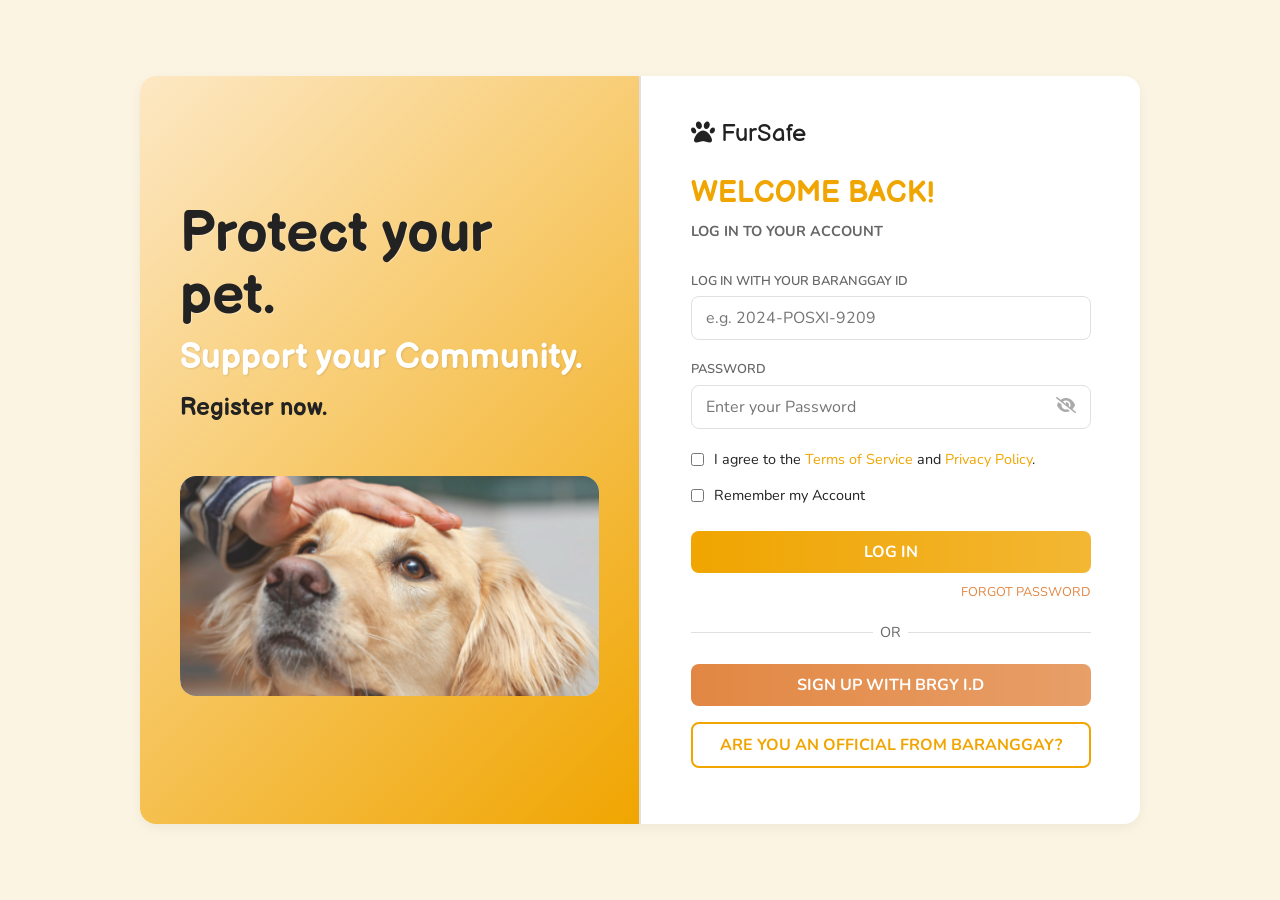
==== index.html @ fb416578 "About us Image" ====
<!DOCTYPE html>
<html lang="en">
<head>
    <meta charset="UTF-8">
    <meta name="viewport" content="width=device-width, initial-scale=1.0">
    <title>FurSafe</title>
    <link rel="stylesheet" href="style.css">
    <!-- Leaflet CSS for OpenFreeMap -->
    <link rel="stylesheet" href="https://unpkg.com/leaflet@1.9.4/dist/leaflet.css" integrity="sha256-p4NxAoJBhIIN+hmNHrzRCf9tD/miZyoHS5obTRR9BMY=" crossorigin=""/>
    <!-- FontAwesome -->
    <link rel="stylesheet" href="https://cdnjs.cloudflare.com/ajax/libs/font-awesome/6.4.0/css/all.min.css">
    <!-- Supabase CDN -->
    <script src="https://cdn.jsdelivr.net/npm/@supabase/supabase-js@2"></script>
</head>
<body>

    <!-- ======================= LOGIN PAGE ======================= -->
    <section id="login-page" class="app-page active">
        <div class="login-container">
            <div class="login-layout">
                <div class="login-left">
                    <h1>Protect your pet.</h1>
                    <h2>Support your Community.</h2>
                    <h3>Register now.</h3>
                    
                    <!-- EDIT HERE: Put the actual pet image inside here -->
                   <div class="login-image-placeholder">
                    <img src="bgimages/Frame 6.png" alt="Pet Image">
                </div>
                </div> <!-- ← CLOSE .login-left HERE -->

                <div class="login-divider"></div>

                <div class="login-right">
                    <div class="login-card">
                        <div class="login-logo">
                            <i class="fa-solid fa-paw"></i> FurSafe
                        </div>
                        <h2 class="welcome-text">WELCOME BACK!</h2>
                        <p class="welcome-subtext">LOG IN TO YOUR ACCOUNT</p>

                        <form id="loginForm">
                            <div id="loginFields">
                                <div class="form-group">
                                    <label for="brgyId">LOG IN WITH YOUR BARANGGAY ID</label>
                                    <input type="text" id="brgyId" placeholder="e.g. 2024-POSXI-9209" required>
                                    <div class="error-message" id="brgyIdError">Invalid format. Only letters, numbers, and hyphens allowed.</div>
                                </div>

                                <div class="form-group">
                                    <label for="password">PASSWORD</label>
                                    <div style="position: relative;">
                                        <input type="password" id="password" placeholder="Enter your Password" required>
                                        <i class="fa-solid fa-eye-slash" id="togglePassword" style="position: absolute; right: 15px; top: 12px; color: #aaa; cursor: pointer; z-index: 2; font-size: 1rem; min-width: 18px; min-height: 18px; display: block;"></i>
                                    </div>
                                </div>

                                <div class="checkbox-group">
                                    <input type="checkbox" id="termsCheck" required>
                                    <label for="termsCheck" style="font-weight: normal; margin:0;">I agree to the <a id="termsLink" href="#">Terms of Service</a> and <a id="privacyLink" href="#">Privacy Policy</a>.</label>
                                </div>
                                <div class="checkbox-group">
                                    <input type="checkbox" id="rememberMe">
                                    <label for="rememberMe" style="font-weight: normal; margin:0;">Remember my Account</label>
                                </div>

                                <button type="submit" class="btn btn-primary btn-block mt-3" id="loginSubmitBtn">LOG IN</button>
                                <a href="#" class="forgot-password" id="forgotPasswordLink" onclick="document.getElementById('forgotPasswordModal').classList.add('active'); event.preventDefault(); return false;">FORGOT PASSWORD</a>
                                
                                <div class="or-divider">OR</div>

                                <button type="button" class="btn btn-secondary btn-block mb-2" id="showSignUpBtn">SIGN UP WITH BRGY I.D</button>
                                <button type="button" class="btn btn-outline btn-block mb-2" id="adminToggleBtn">ARE YOU AN OFFICIAL FROM BARANGGAY?</button>
                            </div>

                            <div id="signUpFields" style="display: none;">
                                <div class="form-group">
                                    <label>FIRST NAME</label>
                                    <input type="text" id="signupFirstName" class="no-digits" required>
                                </div>
                                <div class="form-group">
                                    <label>LAST NAME</label>
                                    <input type="text" id="signupLastName" class="no-digits" required>
                                </div>
                                <div class="form-group">
                                    <label>EMAIL ADDRESS</label>
                                    <input type="email" id="signupEmail" required>
                                    <div class="error-message" id="emailError">Invalid email. Please use @gmail.com, @yahoo.com, or @outlook.com.</div>
                                </div>
                                <div class="form-group">
                                    <label>BARANGGAY ID</label>
                                    <input type="text" id="signupBrgyId" placeholder="e.g. 2024-POSXI-9209" required>
                                    <div class="error-message" id="signupBrgyIdError">Invalid format. e.g. 2024-POSXI-9209</div>
                                </div>
                                <button type="button" class="btn btn-primary btn-block mt-3" id="signUpSubmitBtn">SIGN UP</button>
                                <button type="button" class="btn btn-outline btn-block mt-2" id="backToLoginBtn">BACK TO LOGIN</button>
                            </div>

                            <!-- ADMIN LOGIN FIELDS (hidden by default) -->
                            <div id="adminLoginFields" style="display: none;">
                                <div class="admin-login-badge">
                                    <i class="fa-solid fa-shield-halved"></i>
                                    <span>ADMIN ACCESS</span>
                                </div>
                                <div class="form-group">
                                    <label for="adminId">ADMIN ID</label>
                                    <input type="text" id="adminId" placeholder="e.g. ADMIN-BRGY21-001" required>
                                </div>
                                <div class="form-group">
                                    <label for="adminPassword">PASSWORD</label>
                                    <div style="position: relative;">
                                        <input type="password" id="adminPassword" placeholder="Enter admin password" required>
                                        <i class="fa-solid fa-eye-slash" id="toggleAdminPassword" style="position: absolute; right: 15px; top: 12px; color: #aaa; cursor: pointer; z-index: 2;"></i>
                                    </div>
                                </div>
                                <button type="button" class="btn btn-primary btn-block mt-3" id="adminLoginSubmitBtn">SIGN IN AS ADMIN</button>
                                <button type="button" class="btn btn-outline btn-block mt-2" id="backFromAdminBtn">BACK TO USER LOGIN</button>
                            </div>
                        </form>
                    </div>
                </div>
            </div>
        </div>
    </section>


    <!-- ======================= MAIN APP ======================= -->
    <section id="app-container" class="app-page">
        <div class="container">
            <!-- GLOBAL NAVBAR -->
                <nav class="navbar">
                <div class="logo">
                    <i class="fa-solid fa-paw"></i> FurSafe
                </div>
                <div class="nav-links">
                    <a href="#" class="nav-link active" data-route="home"><i class="fa-solid fa-house"></i> HOME</a>
                    <a href="#" class="nav-link" data-route="register"><i class="fa-solid fa-pen-nib"></i> REGISTER</a>
                    <a href="#" class="nav-link" data-route="services"><i class="fa-solid fa-list-ul"></i> SERVICES</a>
                    <a href="#" class="nav-link" data-route="community"><i class="fa-solid fa-users"></i> COMMUNITY</a>
                </div>
                <div class="nav-actions">
                    <a href="#" class="icon-btn" data-route="about"><i class="fa-solid fa-question"></i></a>
                    <button class="icon-btn" id="notificationBtn"><i class="fa-solid fa-bell"></i></button>
                    <a href="#" class="icon-btn" data-route="settings"><i class="fa-solid fa-gear"></i></a>
                    <a href="#" class="icon-btn" data-route="profile"><i class="fa-solid fa-paw"></i></a>
                    <button class="icon-btn signout-btn" id="signOutBtn" title="Sign Out"><i class="fa-solid fa-right-from-bracket"></i></button>
                    
                    <div class="notification-dropdown" id="notificationDropdown">
                        <div class="notif-header">Notifications</div>
                        <div class="notif-item">
                            <i class="fa-solid fa-shield-halved"></i>
                            <div>
                                <strong>Login Activity Alert</strong>
                                <p>New sign-in detected on a Windows device.</p>
                                <small>Just now</small>
                            </div>
                        </div>
                    </div>
                </div>
            </nav>


            <!-- ----- HOME VIEW ----- -->
            <div id="home-view" class="view-section active">
                <div class="home-grid">
                    <div class="card" style="position: relative;">
                        <div id="homePrevPetBtn" style="position: absolute; left: 10px; top: 50%; transform: translateY(-50%); font-size: 1.5rem; cursor: pointer; display: none; z-index: 10; padding: 10px;"><i class="fa-solid fa-angle-left"></i></div>
                        <div id="homeNextPetBtn" style="position: absolute; right: 10px; top: 50%; transform: translateY(-50%); font-size: 1.5rem; cursor: pointer; display: none; z-index: 10; padding: 10px;"><i class="fa-solid fa-angle-right"></i></div>
                        <div id="homeNoPets" style="display: none; text-align: center; padding: 40px; margin: 0 20px; background: var(--white); border-radius: var(--border-radius-lg); color: var(--text-light);">
                            <i class="fa-solid fa-paw" style="font-size: 3rem; color: #ddd; margin-bottom: 15px;"></i>
                            <h3 style="color: var(--primary);">No Pets Registered Yet</h3>
                            <p>Go to the Register tab to add your first pet!</p>
                        </div>
                        <div class="pet-card" id="homePetCard" style="margin: 0 20px;">
                            <div style="display: flex; flex-direction: column;">
                                <div class="pet-image-container" id="homePetImageContainer"><span>[Pet Photo]</span></div>
                            </div>
                            <div class="pet-details">
                                <h2 id="homePetName">Pet Name</h2>
                                <div class="pet-info-grid">
                                    <span class="pet-info-label">PET ID NUMBER:</span><span class="pet-info-value" id="homePetId">Sample PET ID</span>
                                    <span class="pet-info-label">BREED:</span><span class="pet-info-value" id="homePetBreed">Pet Breed</span>
                                    <span class="pet-info-label">AGE:</span><span class="pet-info-value" id="homePetBirthday">AGE No.</span>
                                </div>
                                <div class="pet-info-grid" style="margin-top: 15px;">
                                    <span class="pet-info-label">OWNER NAME:</span><span class="pet-info-value" id="homeOwnerName">Pet Owner Name</span>
                                    <span class="pet-info-label">PHONE:</span><span class="pet-info-value" id="homeOwnerPhone">1234-567-8910</span>
                                    <span class="pet-info-label">EMAIL:</span><span class="pet-info-value" id="homeOwnerEmail">sampleemail@gmail.com</span>
                                </div>
                                <div class="pet-stats">
                                    <div>
                                        <span class="pet-info-label text-sm">KG:</span> <span class="stat-value" id="homePetKg">67 kg</span><br>
                                        <span class="pet-info-label text-sm">GENDER:</span> <span class="stat-value" id="homePetGender">FEMALE</span>
                                    </div>
                                    <div>
                                        <span class="pet-info-label text-sm">NEUTERED:</span> <span class="stat-value active" id="homeNeuteredYes">YES</span> / <span class="stat-value" id="homeNeuteredNo">NO</span><br>
                                        <span class="pet-info-label text-sm">VACCINATED:</span> <span class="stat-value active" id="homeVacYes">YES</span> / <span class="stat-value" id="homeVacNo">NO</span>
                                    </div>
                                </div>
                            </div>
                        </div>
                    </div>

                    <div class="card happening-meow" id="homeAnnouncementsContainer" style="margin-bottom: 20px; border-left: 4px solid var(--primary); padding: 15px;">
                        <h2 style="display:flex; align-items:center; gap:8px; font-size: 1.2rem;"><i class="fa-solid fa-bullhorn" style="color:var(--primary);"></i> ANNOUNCEMENTS</h2>
                        <div id="homeAnnouncementsFeed" style="margin-top: 10px; display: flex; flex-direction: column; gap: 10px;">
                            <p style="font-size: 0.9rem; color: var(--text-light);">Loading announcements...</p>
                        </div>
                    </div>

                    <div class="card happening-meow" style="background: linear-gradient(135deg, #FFF8ED 0%, #FFE8C8 50%, #FFDAA0 100%); overflow: hidden; position: relative;">
                        <h2 style="display:flex; align-items:center; gap:8px;"><i class="fa-solid fa-fire" style="color:#FF6B35;"></i> HAPPENING MEOW <i class="fa-solid fa-paw" style="color: var(--primary); animation: bounce 1s infinite;"></i></h2>
                        <div class="happening-content" style="margin-top: 15px; display: flex; flex-direction: column; gap: 12px;">
                            <div class="happening-item" style="background: linear-gradient(135deg, #ffffff 0%, #FFF3E0 100%); padding: 15px; border-radius: 12px; border-left: 4px solid #FF6B35; box-shadow: 0 2px 8px rgba(0,0,0,0.06); transition: transform 0.2s;">
                                <h3 style="font-size: 1rem; color: #FF6B35; margin-bottom: 5px;"><i class="fa-solid fa-trophy"></i> Pet of the Week</h3>
                                <p style="font-size: 0.9rem;"><i class="fa-solid fa-dog"></i> <strong>Buddy</strong> from Brgy. 21 won the cutest pet award at the FurSafe community meetup last Saturday! Congrats! <i class="fa-solid fa-award"></i></p>
                            </div>
                            <div class="happening-item" style="background: linear-gradient(135deg, #ffffff 0%, #E8F5E9 100%); padding: 15px; border-radius: 12px; border-left: 4px solid #4CAF50; box-shadow: 0 2px 8px rgba(0,0,0,0.06); transition: transform 0.2s;">
                                <h3 style="font-size: 1rem; color: #4CAF50; margin-bottom: 5px;"><i class="fa-solid fa-calendar-star"></i> Upcoming Event</h3>
                                <p style="font-size: 0.9rem;"><i class="fa-solid fa-tent"></i> <strong>Pet Parade 2026</strong> is happening on July 5th at Caloocan City Plaza! Register your fur babies now and join the fun walk. <i class="fa-solid fa-paw"></i></p>
                            </div>
                            <div class="happening-item" style="background: linear-gradient(135deg, #ffffff 0%, #E3F2FD 100%); padding: 15px; border-radius: 12px; border-left: 4px solid #2196F3; box-shadow: 0 2px 8px rgba(0,0,0,0.06); transition: transform 0.2s;">
                                <h3 style="font-size: 1rem; color: #2196F3; margin-bottom: 5px;"><i class="fa-solid fa-lightbulb"></i> Did You Know?</h3>
                                <p style="font-size: 0.9rem;"><i class="fa-solid fa-cat"></i> Cats spend 70% of their lives sleeping! And a group of cats is called a "clowder." Meanwhile, dogs can learn up to 250 words! <i class="fa-solid fa-brain"></i></p>
                            </div>
                            <div class="happening-item" style="background: linear-gradient(135deg, #ffffff 0%, #FCE4EC 100%); padding: 15px; border-radius: 12px; border-left: 4px solid #E91E63; box-shadow: 0 2px 8px rgba(0,0,0,0.06); transition: transform 0.2s;">
                                <h3 style="font-size: 1rem; color: #E91E63; margin-bottom: 5px;"><i class="fa-solid fa-heart-pulse"></i> Health Tip</h3>
                                <p style="font-size: 0.9rem;"><i class="fa-solid fa-syringe"></i> Reminder: Make sure your fur babies are updated with their anti-rabies vaccines! Free vaccination at Brgy. 21 Hall every last Friday of the month. <i class="fa-solid fa-hospital"></i></p>
                            </div>
                            <div class="happening-item" style="background: linear-gradient(135deg, #ffffff 0%, #F3E5F5 100%); padding: 15px; border-radius: 12px; border-left: 4px solid #9C27B0; box-shadow: 0 2px 8px rgba(0,0,0,0.06); transition: transform 0.2s;">
                                <h3 style="font-size: 1rem; color: #9C27B0; margin-bottom: 5px;"><i class="fa-solid fa-ranking-star"></i> Community Spotlight</h3>
                                <p style="font-size: 0.9rem;"><i class="fa-solid fa-star"></i> Shoutout to <strong>Ate Maria</strong> for rescuing and rehoming 5 stray kittens this month! You're a real-life superhero! <i class="fa-solid fa-heart"></i></p>
                            </div>
                        </div>
                    </div>

                    <div class="card">
                        <h2>PET EVENTS</h2>
                        <div class="events-list">
                            <div class="event-item">
                                <div class="event-title">Free anti-rabies vaccine drive</div>
                                <div class="event-desc">June 28, 2026, 8 AM, at the Barangay 21 hall.</div>
                                <a href="#" class="event-link" data-route="services">Learn more.</a>
                            </div>
                            <div class="event-item">
                                <div class="event-title">Free check up for Cats and Dogs</div>
                                <div class="event-desc">June 29, 2026, 8 AM, at the Barangay 21 hall.</div>
                                <a href="#" class="event-link" data-route="services">Learn more.</a>
                            </div>
                        </div>
                    </div>
                </div>
            </div>


            <!-- ----- REGISTER VIEW ----- -->
            <div id="register-view" class="view-section">
                <form id="registrationForm">
                    <div class="register-container">
                        <div class="card form-card">
                            <div class="form-header">
                                <div class="form-header-icon"><i class="fa-regular fa-pen-to-square"></i></div>
                                <div><h2>REGISTRATION PAGE</h2><p>OWNER REGISTRATION FORM</p></div>
                            </div>
                            <div class="section-title">OWNER INFORMATION</div>
                            <div class="form-grid">
                                <div class="form-group"><label>FIRST NAME <span>*</span></label><input type="text" id="ownerFirstName" class="no-digits" maxlength="20" required></div>
                                <div class="form-group"><label>LAST NAME <span>*</span></label><input type="text" id="ownerLastName" class="no-digits" maxlength="20" required></div>
                                <div class="form-group"><label>CONTACT NUMBER <span>*</span></label><input type="text" id="ownerContact" class="only-numbers" required></div>
                                <div class="form-group">
                                    <label>SEX <span>*</span></label>
                                    <div class="checkbox-group-inline" style="flex-wrap: wrap; gap: 10px;">
                                        <label class="checkbox-label"><input type="checkbox" name="ownerSex" value="Male" class="single-checkbox"> MALE</label>
                                        <label class="checkbox-label"><input type="checkbox" name="ownerSex" value="Female" class="single-checkbox"> FEMALE</label>
                                        <label class="checkbox-label"><input type="checkbox" name="ownerSex" value="Prefer not to say" class="single-checkbox"> PREFER NOT TO SAY</label>
                                    </div>
                                </div>
                                <div class="form-group"><label>HOUSE/LOT NUMBER <span>*</span></label><input type="text" id="ownerHouse" class="only-numbers" pattern="[0-9]+" title="Numbers only" required></div>
                                <div class="form-group"><label>STREET NAME <span>*</span></label><input type="text" id="ownerStreet" class="letters-only" required></div>
                                <div class="form-group full-width"><label>SUBDIVISION/VILLAGE</label><input type="text" id="ownerPhase" class="letters-only" maxlength="50"></div>
                                <div class="form-group full-width"><label>EMAIL ADDRESS <span>*</span></label><input type="email" id="ownerEmail" required></div>
                            </div>
                        </div>

                        <div class="divider-vertical"></div>

                        <div class="card form-card">
                            <div class="form-header">
                                <div class="form-header-icon"><i class="fa-solid fa-paw"></i></div>
                                <div><h2>REGISTRATION PAGE</h2><p>PET REGISTRATION FORM</p></div>
                            </div>
                            <div class="form-grid">
                                <div style="grid-column: 1; display: flex; flex-direction: column; gap: 15px;">
                                    <div class="section-title" style="margin-bottom: 0;">PET INFORMATION</div>
                                    <div class="form-group"><label>PET NAME</label><input type="text" id="petName" class="no-digits" maxlength="15"></div>
                                    <div class="form-group">
                                        <label>DATE OF BIRTH</label>
                                        <input type="date" id="petDOB">
                                    </div>
                                </div>
                                <div style="grid-column: 2;">
                                    <label style="font-size: 0.8rem; color: var(--text-light); text-transform: uppercase;">PET PHOTO</label>
                                    <div class="photo-upload" id="petPhotoUploadBox" style="cursor:pointer; height:180px; min-height:180px; position:relative; overflow:hidden;" onclick="document.getElementById('petPhotoInput').click()">
                                        <img id="petPhotoPreview" src="" alt="" style="display:none; width:100%; height:100%; object-fit:cover; border-radius: var(--border-radius-md); position:absolute; top:0; left:0; z-index:1;">
                                        <i class="fa-solid fa-image" id="petPhotoIcon"></i>
                                        <div style="font-size: 0.7rem;" id="petPhotoLabel">UPLOAD PHOTO</div>
                                        <div style="font-size: 0.6rem; color: #999;" id="petPhotoHint">PNG, JPG UP TO 5MB</div>
                                        <input type="file" style="display:none;" id="petPhotoInput" accept="image/png, image/jpeg">
                                    </div>
                                    <button type="button" id="removePetPhotoBtn" class="btn btn-cancel" style="display:none; margin-top:10px; width:100%; padding: 5px;">Remove Photo</button>
                                </div>
                                <div style="grid-column: span 2; display: grid; grid-template-columns: 1fr 1fr; gap: 20px;">
                                    <div class="form-group"><label>AGE (Human Years)</label><input type="text" id="petAge" class="only-numbers" readonly></div>
                                    <div class="form-group"><label>WEIGHT (kg)</label><input type="text" id="petWeight" class="only-numbers" maxlength="3" pattern="[0-9]{1,3}" title="Up to 3 digits only"></div>
                                </div>
                                <div class="form-group">
                                    <label>SEX</label>
                                    <div class="checkbox-group-inline">
                                        <label class="checkbox-label"><input type="checkbox" name="petSex" value="Male" class="single-checkbox"> MALE</label>
                                        <label class="checkbox-label"><input type="checkbox" name="petSex" value="Female" class="single-checkbox"> FEMALE</label>
                                    </div>
                                </div>
                                <div class="form-group" style="grid-column: 2;">
                                    <label>NEUTERED / SPAYED</label>
                                    <div class="checkbox-group-inline">
                                        <label class="checkbox-label"><input type="checkbox" name="petNeutered" value="Yes" class="single-checkbox"> YES</label>
                                        <label class="checkbox-label"><input type="checkbox" name="petNeutered" value="No" class="single-checkbox"> NO</label>
                                    </div>
                                </div>
                                <div class="form-group" style="grid-column: span 2;">
                                    <label>SPECIE</label>
                                    <div class="checkbox-group-inline" style="flex-wrap: wrap; gap: 10px;" id="speciesCheckboxGroup">
                                        <label class="checkbox-label"><input type="checkbox" name="petSpeciesCb" value="Dog" class="single-checkbox-species"> Dog</label>
                                        <label class="checkbox-label"><input type="checkbox" name="petSpeciesCb" value="Cat" class="single-checkbox-species"> Cat</label>
                                        <label class="checkbox-label"><input type="checkbox" name="petSpeciesCb" value="Rabbit" class="single-checkbox-species"> Rabbit</label>
                                        <label class="checkbox-label"><input type="checkbox" name="petSpeciesCb" value="Hamster" class="single-checkbox-species"> Hamster</label>
                                        <label class="checkbox-label"><input type="checkbox" name="petSpeciesCb" value="Guinea Pig" class="single-checkbox-species"> Guinea Pig</label>
                                        <label class="checkbox-label"><input type="checkbox" name="petSpeciesCb" value="Chicken" class="single-checkbox-species"> Chicken</label>
                                        <label class="checkbox-label"><input type="checkbox" name="petSpeciesCb" value="Birds" class="single-checkbox-species"> Birds</label>
                                        <label class="checkbox-label"><input type="checkbox" name="petSpeciesCb" value="Others" class="single-checkbox-species"> Others</label>
                                    </div>
                                    <input type="text" id="petSpeciesOther" class="no-digits" placeholder="Specify other species" style="display:none; margin-top:10px; width:100%;" maxlength="25">
                                    <input type="hidden" id="petSpecies">
                                </div>
                                <div class="form-group"><label>BREED</label><input type="text" id="petBreed" class="no-digits"></div>
                                <div class="form-group full-width"><label>COLOR OR MARKINGS</label><input type="text" id="petColor" class="no-digits"></div>
                                <div class="form-group full-width">
                                    <label>VACCINATION STATUS</label>
                                    <div class="vaccination-group">
                                        <button type="button" class="vac-btn active-vac" id="btnVac">VACCINATED</button>
                                        <button type="button" class="vac-btn" id="btnNotVac">NOT VACCINATED</button>
                                    </div>
                                    <input type="hidden" id="vaccinationStatus" value="Vaccinated">
                                    
                                    <div id="vaccineCheckboxes" style="margin-top: 15px; display: grid; grid-template-columns: 1fr 1fr; gap: 10px;">
                                        <label class="checkbox-label" style="font-weight: normal;"><input type="checkbox" name="vaccines" value="Rabies"> Rabies</label>
                                        <label class="checkbox-label" style="font-weight: normal;"><input type="checkbox" name="vaccines" value="Distemper"> Distemper</label>
                                        <label class="checkbox-label" style="font-weight: normal;"><input type="checkbox" name="vaccines" value="ParvoVirus"> ParvoVirus</label>
                                        <label class="checkbox-label" style="font-weight: normal;"><input type="checkbox" name="vaccines" value="Bordetella"> Bordetella</label>
                                        <label class="checkbox-label" style="font-weight: normal;"><input type="checkbox" name="vaccines" value="Leptospira"> Leptospira</label>
                                        <label class="checkbox-label" style="font-weight: normal;"><input type="checkbox" name="vaccines" value="Hepatitis"> Hepatitis</label>
                                        <label class="checkbox-label" style="font-weight: normal; grid-column: span 2;"><input type="checkbox" id="vaccineOtherCb"> Other</label>
                                    </div>
                                    <input type="text" id="vaccineOtherInput" class="no-digits" placeholder="Specify other vaccine" style="display:none; margin-top:10px; width:100%;" maxlength="25">
                                </div>
                            </div>
                        </div>
                    </div>
                    <div class="action-buttons">
                        <button type="button" class="btn-print" id="printPdfBtn"><i class="fa-solid fa-print"></i> Print/Save PDF</button>
                        <button type="submit" class="btn-submit"><i class="fa-solid fa-play"></i> Submit Registration</button>
                    </div>
                </form>
            </div>


            <!-- ----- SERVICES VIEW ----- -->
            <div id="services-view" class="view-section">
                <div class="card" style="padding: 30px;">
                    <div class="services-layout">
                        <div>
                            <div class="page-header">
                                <i class="fa-solid fa-user-doctor"></i>
                                <div><h2>CONSULT A VET</h2><p>VISIT NEARBY CLINICS</p></div>
                            </div>
                            <div class="section-subtitle" id="toggleNearbyClinics" style="cursor: pointer;"><i class="fa-solid fa-bars"></i> NEARBY CLINICS</div>
                            <div class="clinic-list" id="clinicListContainer">
                                <!-- First 3 clinics -->
                                <div class="clinic-card" onclick="focusClinic(14.6507, 120.9885, 'Caloocan Veterinary Center', '1061 Gen. San Miguel St.', '9AM - 7PM', '09664158646', 'caloocanvetcenter@gmail.com')">
                                    <div class="clinic-info">
                                        <div class="clinic-icon"><i class="fa-solid fa-plus"></i></div>
                                        <div><div class="clinic-name">Caloocan Veterinary Center</div><div class="clinic-distance">0.0 KM AWAY</div>
                                            <div style="font-size:0.75rem; color:var(--text-light); margin-top:3px;">
                                                <i class="fa-solid fa-phone" style="color:var(--primary); margin-right:4px;"></i>09664158646
                                                &nbsp;|&nbsp;
                                                <i class="fa-solid fa-envelope" style="color:var(--primary); margin-right:4px;"></i>caloocanvetcenter@gmail.com
                                            </div>
                                        </div>
                                    </div>
                                    <div class="status-badge open">OPEN</div>
                                </div>
                                <div class="clinic-card" onclick="focusClinic(14.6465, 120.9850, 'Vet Street Animal Medical Center', 'A. Mabini St, Caloocan', '8AM - 6PM', '09123456789', 'vetstreet.amc@gmail.com')">
                                    <div class="clinic-info">
                                        <div class="clinic-icon"><i class="fa-solid fa-house-medical"></i></div>
                                        <div><div class="clinic-name">Vet Street Animal Medical Center</div><div class="clinic-distance">0.5 KM AWAY</div>
                                            <div style="font-size:0.75rem; color:var(--text-light); margin-top:3px;">
                                                <i class="fa-solid fa-phone" style="color:var(--primary); margin-right:4px;"></i>09123456789
                                                &nbsp;|&nbsp;
                                                <i class="fa-solid fa-envelope" style="color:var(--primary); margin-right:4px;"></i>vetstreet.amc@gmail.com
                                            </div>
                                        </div>
                                    </div>
                                    <div class="status-badge open">OPEN</div>
                                </div>
                                <div class="clinic-card" onclick="focusClinic(14.6550, 120.9810, 'VETCROSS Center', 'Samson Road, Caloocan', '10AM - 5PM', '09198765432', 'vetcrosscenter@yahoo.com')">
                                    <div class="clinic-info">
                                        <div class="clinic-icon"><i class="fa-solid fa-stethoscope"></i></div>
                                        <div><div class="clinic-name">VETCROSS Center</div><div class="clinic-distance">1.2 KM AWAY</div>
                                            <div style="font-size:0.75rem; color:var(--text-light); margin-top:3px;">
                                                <i class="fa-solid fa-phone" style="color:var(--primary); margin-right:4px;"></i>09198765432
                                                &nbsp;|&nbsp;
                                                <i class="fa-solid fa-envelope" style="color:var(--primary); margin-right:4px;"></i>vetcrosscenter@yahoo.com
                                            </div>
                                        </div>
                                    </div>
                                    <div class="status-badge closed">CLOSED</div>
                                </div>
                            </div>
                            
                            <!-- Search Bar for other clinics -->
                            <div id="clinicSearchBar" style="margin-top: 20px; position: relative;">
                                <i class="fa-solid fa-magnifying-glass" style="position: absolute; left: 15px; top: 12px; color: #ccc;"></i>
                                <input type="text" id="clinicSearch" placeholder="Search clinics..." style="width: 100%; padding: 10px 10px 10px 40px; border: 2px solid var(--primary); border-radius: 20px; outline: none; font-family: var(--font-body);">
                            </div>

                            <!-- Hidden Clinics for search -->
                            <div id="hiddenClinics" style="display: none;">
                                <div class="clinic-card search-item" data-name="pawcare veterinary clinic" onclick="focusClinic(14.6600, 120.9900, 'PawCare Veterinary Clinic', 'Monumento Circle', '24 Hours', '09221113333', 'pawcarevet.caloocan@gmail.com')">
                                    <div class="clinic-info">
                                        <div class="clinic-icon"><i class="fa-solid fa-plus"></i></div>
                                        <div><div class="clinic-name">PawCare Veterinary Clinic</div><div class="clinic-distance">2.0 KM AWAY</div>
                                            <div style="font-size:0.75rem; color:var(--text-light); margin-top:3px;">
                                                <i class="fa-solid fa-phone" style="color:var(--primary); margin-right:4px;"></i>09221113333
                                                &nbsp;|&nbsp;
                                                <i class="fa-solid fa-envelope" style="color:var(--primary); margin-right:4px;"></i>pawcarevet.caloocan@gmail.com
                                            </div>
                                        </div>
                                    </div>
                                    <div class="status-badge open">OPEN</div>
                                </div>
                                <div class="clinic-card search-item" data-name="happy tails animal hospital" onclick="focusClinic(14.6400, 120.9700, 'Happy Tails Animal Hospital', '5th Avenue', '9AM - 8PM', '09445556666', 'happytailsvet@outlook.com')">
                                    <div class="clinic-info">
                                        <div class="clinic-icon"><i class="fa-solid fa-plus"></i></div>
                                        <div><div class="clinic-name">Happy Tails Animal Hospital</div><div class="clinic-distance">2.5 KM AWAY</div>
                                            <div style="font-size:0.75rem; color:var(--text-light); margin-top:3px;">
                                                <i class="fa-solid fa-phone" style="color:var(--primary); margin-right:4px;"></i>09445556666
                                                &nbsp;|&nbsp;
                                                <i class="fa-solid fa-envelope" style="color:var(--primary); margin-right:4px;"></i>happytailsvet@outlook.com
                                            </div>
                                        </div>
                                    </div>
                                    <div class="status-badge open">OPEN</div>
                                </div>
                            </div>
                        </div>
                        <div>
                            <div class="map-header"><i class="fa-solid fa-map"></i><h2>MAP VIEW</h2></div>
                            <div id="map" class="map-container"></div>
                            <div class="clinic-details-card">
                                <h3 id="detailClinicName">Caloocan Veterinary Center</h3>
                                <div class="details-grid">
                                    <div class="detail-item"><label>ADDRESS</label><p id="detailClinicAddress">1061 General San Miguel St, Sangandaan, Caloocan, Metro Manila</p></div>
                                    <div class="detail-item"><label>HOURS</label><p id="detailClinicHours">9AM - 7PM</p></div>
                                    <div class="detail-item"><label>CONTACT</label><p id="detailClinicContact">09664158646</p></div>
                                </div>
                            </div>
                        </div>
                    </div>
                </div>
            </div>


            <!-- ----- COMMUNITY VIEW ----- -->
            <div id="community-view" class="view-section">
                <div class="community-layout">
                    <div class="left-sidebar">
                        <div class="card stats-card" style="padding: 20px 15px;">
                            <div class="stats-title">Community Stats</div>
                            <div class="stat-row"><div class="stat-label">REGISTERED PETS</div><div class="stat-number" id="statRegisteredPets">0</div></div>
                            <div class="stat-row" style="opacity: 0.8;"><div class="stat-label">POSTS THIS WEEK</div><div class="stat-number" id="statPostsThisWeek">0</div></div>
                        </div>
                        <div class="announcements">
                            <h3><i class="fa-solid fa-bell"></i> Announcement</h3>
                            <div id="communityAnnouncementsFeed">
                                <p style="font-size: 0.9rem; color: var(--text-light);">Loading announcements...</p>
                            </div>
                        </div>
                    </div>
                    <div class="card main-feed">
                        <div class="post-input-container" style="display: flex; flex-direction: column;">
                            <div style="display: flex; align-items: center; width: 100%; gap: 12px;">
                                <div class="post-avatar" id="communityUserAvatar" style="flex-shrink:0;">
                                    <img id="communityAvatarImg" src="" alt="" style="display:none; width:100%; height:100%; object-fit:cover; border-radius:50%;">
                                    <i class="fa-solid fa-user" id="communityAvatarIcon" style="color:#aaa; font-size:1.4rem;"></i>
                                </div>
                                <input type="text" id="postContentInput" placeholder="What's on meow mind?" style="flex: 1; border: none; background: transparent; outline: none; font-size: 1rem;">
                                <input type="file" id="postImageFile" accept="image/*" style="display:none;">
                                <i class="fa-solid fa-image" id="postImageBtn" style="color: var(--primary); font-size: 1.5rem; cursor: pointer; margin-left: 10px;" title="Attach image"></i>
                            </div>
                            <!-- Post image preview -->
                            <div id="postImagePreviewContainer" style="display:none; margin-top:10px; position:relative;">
                                <img id="postImagePreview" src="" alt="Preview" style="max-height:150px; border-radius:8px; object-fit:cover;">
                                <button id="postImageRemoveBtn" style="position:absolute; top:4px; right:4px; background:rgba(0,0,0,0.6); color:#fff; border:none; border-radius:50%; width:24px; height:24px; cursor:pointer; font-size:14px; line-height:24px; text-align:center;">&times;</button>
                            </div>
                            <div style="margin-top: 15px; border-top: 1px solid #eee; padding-top: 10px;">
                                <span style="font-size: 0.8rem; color: var(--text-light); margin-bottom: 5px; display: block;">Select up to 2 categories:</span>
                                <div class="checkbox-group-inline" style="flex-wrap: wrap; gap: 10px;">
                                    <label class="checkbox-label" style="font-size: 0.85rem;"><input type="checkbox" name="postCat" value="Pet Moment" class="multi-cat"> Pet Moment</label>
                                    <label class="checkbox-label" style="font-size: 0.85rem;"><input type="checkbox" name="postCat" value="Medical Attention" class="multi-cat"> Medical Attention</label>
                                    <label class="checkbox-label" style="font-size: 0.85rem;"><input type="checkbox" name="postCat" value="Q&A" class="multi-cat"> Q&A</label>
                                    <label class="checkbox-label" style="font-size: 0.85rem;"><input type="checkbox" name="postCat" value="Event" class="multi-cat"> Event</label>
                                </div>
                                <button class="btn btn-primary" id="postSubmitBtn" style="margin-top: 10px; align-self: flex-end;">Post</button>
                            </div>
                        </div>
                        <!-- Dynamic posts container - populated from Supabase -->
                        <div id="communityPostsFeed"></div>
                    </div>
                    <div class="card right-sidebar">
                        <div class="search-container"><i class="fa-solid fa-magnifying-glass"></i><input type="text" placeholder="Search forum"></div>
                        
                        <div class="hashtags-title" style="margin-top: 20px;">Filter by Category</div>
                        <div class="filter-group" style="display: flex; flex-direction: column; gap: 8px; margin-bottom: 20px;">
                            <label class="checkbox-label" style="font-size: 0.85rem;"><input type="checkbox" name="filterCat" value="Pet Moment"> Pet Moment</label>
                            <label class="checkbox-label" style="font-size: 0.85rem;"><input type="checkbox" name="filterCat" value="Medical Attention"> Medical Attention</label>
                            <label class="checkbox-label" style="font-size: 0.85rem;"><input type="checkbox" name="filterCat" value="Q&A"> Q&A</label>
                            <label class="checkbox-label" style="font-size: 0.85rem;"><input type="checkbox" name="filterCat" value="Event"> Event</label>
                        </div>

                        <div class="hashtags-title">Today's top hashtags</div>
                        <div class="hashtag-item">
                            <div class="hashtag-name">1 #ilovedogs</div>
                            <p style="font-size: 0.8rem; color: var(--text-light); margin-top: 5px;">Fur parents have been having a friendly war between dogs and cats.</p>
                        </div>
                        <div class="hashtag-item">
                            <div class="hashtag-name">2 #ilovecats</div>
                            <p style="font-size: 0.8rem; color: var(--text-light); margin-top: 5px;">Fur parents have been having a friendly war between dogs and cats.</p>
                        </div>
                    </div>
                </div>
            </div>


            <!-- ----- ABOUT VIEW ----- -->
            <div id="about-view" class="view-section">
                <div class="about-banner">
                    <div class="dog-left"><img src="bgimages/Dog2.png" alt="Dog Left"></div>
                    <div class="dog-right"><img src="bgimages/Dog1.png" alt="Dog Right"></div>
                    <div style="position: relative; z-index: 10;">
                        <h1>About Us</h1>
                        <p>We are a dedicated team of creators, designers, and animal supporters collaborating to make a difference. At FurSafe, we are not only a platform; we are a community of passionate individuals united by our love for animals and a shared commitment to enhancing pet welfare. We think that every pet should be safe, registered, and cared for, and we are striving to create the resources that enable this for families in Caloocan.</p>
                    </div>
                </div>
                <h2 class="meet-team-title">Meet the Team</h2>
              <div class="team-grid">
    <div class="team-card">
        <div class="team-avatar">
            <img src="aboutus/MapueAbigail.png" alt="Abigail Mapue" class="avatar-img avatar-p1">
            <i class="fa fa-paw"></i>
        </div>
        <div class="team-info">
            <div class="team-name">Abigail Mapue</div>
            <div class="team-role">UI/UX Lead Designer</div>
            <div class="team-fav"><strong>Favorite Animal:</strong><span>Cats & Dogs</span></div>
        </div>
    </div>
    <div class="team-card">
        <div class="team-avatar">
            <img src="aboutus/ChristilynDelaCruz.png" alt="Christilyn Dela Cruz" class="avatar-img avatar-p2">
            <i class="fa fa-paw"></i>
        </div>
        <div class="team-info">
            <div class="team-name">Christilyn Dela Cruz</div>
            <div class="team-role">UI/UX, Front-End</div>
            <div class="team-fav"><strong>Favorite Animal:</strong><span>Dogs</span></div>
        </div>
    </div>
    <div class="team-card">
        <div class="team-avatar">
            <img src="aboutus/TolerosMarc.png" alt="Marc Toleros" class="avatar-img">
            <i class="fa fa-paw"></i>
        </div>
        <div class="team-info">
            <div class="team-name">Marc Toleros</div>
            <div class="team-role">Lead Developer</div>
            <div class="team-fav"><strong>Favorite Animal:</strong><span>Cats & Dogs</span></div>
        </div>
    </div>
    <div class="team-card">
        <div class="team-avatar">
            <img src="aboutus/TogononAmver.png" alt="Amver Togonon" class="avatar-img">
            <i class="fa fa-paw"></i>
        </div>
        <div class="team-info">
            <div class="team-name">Amver Togonon</div>
            <div class="team-role">UI/UX, Developer</div>
            <div class="team-fav"><strong>Favorite Animal:</strong><span>Cats</span></div>
        </div>
    </div>
    <div class="team-card">
        <div class="team-avatar">
            <img src="aboutus/DivinagraciaVince.png" alt="Vince Divinagracia" class="avatar-img avatar-p5">
            <i class="fa fa-paw"></i>
        </div>
        <div class="team-info">
            <div class="team-name">Vince Divinagracia</div>
            <div class="team-role">UI/UX Designer</div>
            <div class="team-fav"><strong>Favorite Animal:</strong><span>Dogs</span></div>
        </div>
    </div>
</div>
                
                <h2 class="meet-team-title" style="margin-top: 50px;">Vision & Mission</h2>
                <div class="team-grid" style="grid-template-columns: 1fr 1fr; margin-bottom: 50px;">
                    <div class="card" style="padding: 30px; text-align: center;">
                        <i class="fa-solid fa-eye" style="font-size: 3rem; color: var(--primary); margin-bottom: 20px;"></i>
                        <h3 style="color: var(--primary); margin-bottom: 15px; font-family: var(--font-heading);">Our Vision</h3>
                        <p style="color: var(--text-light); line-height: 1.6;">To foster a community where animal welfare is prioritized, public safety is ensured, and every pet is treated with care and dignity through seamless barangay-level integration.</p>
                    </div>
                    <div class="card" style="padding: 30px; text-align: center;">
                        <i class="fa-solid fa-bullseye" style="font-size: 3rem; color: var(--primary); margin-bottom: 20px;"></i>
                        <h3 style="color: var(--primary); margin-bottom: 15px; font-family: var(--font-heading);">Our Mission</h3>
                        <p style="color: var(--text-light); line-height: 1.6;">To provide a secure, accessible, and efficient platform for pet registration and animal control, empowering local officials and pet owners to collaborate effectively in managing pet health records, promoting community safety, and ensuring the well-being of all pets/animals.</p>
                    </div>
                </div>
            </div>


            <!-- ----- SETTINGS VIEW ----- -->
            <div id="settings-view" class="view-section">
                <div class="settings-layout">
                    <div>
                        <div class="settings-card" style="border-top: none;">
                            <div style="padding: 20px;">
                                <div class="setting-toggle-row"><div class="toggle-info"><strong id="lblLoginActivity">Login Activity Alerts</strong></div><label class="custom-toggle"><input type="checkbox" checked><span class="slider"></span></label></div>
                            </div>
                        </div>
                        <div class="settings-card">
                            <div class="settings-header">Language and Region</div>
                            <div class="settings-body">
                                <div class="form-row">
                                    <div class="settings-input-group"><label>LANGUAGE</label><select id="languageSelect"><option value="en">English</option><option value="tl">Filipino</option></select></div>
                                </div>
                                <!-- Dark Mode moved here -->
                                <div style="display:flex; justify-content:space-between; align-items:center; margin-top:18px; padding:12px 0; border-top:1px solid #f0f0f0;">
                                    <div>
                                        <div style="font-weight:700; color:var(--text-dark);" id="darkModeLabel">Dark Mode</div>
                                        <div style="font-size:0.8rem; color:var(--text-light);">Switch between light and dark themes</div>
                                    </div>
                                    <label class="custom-toggle"><input type="checkbox" id="darkModeToggle"><span class="slider"></span></label>
                                </div>
                                <!-- Font Size Slider -->
                                <div style="margin-top:18px; padding-top:12px; border-top:1px solid #f0f0f0;">
                                    <div style="display:flex; justify-content:space-between; align-items:center; margin-bottom:10px;">
                                        <div>
                                            <div style="font-weight:700; color:var(--text-dark);">Website Text Size</div>
                                            <div style="font-size:0.8rem; color:var(--text-light);">Drag to adjust how big or small text appears</div>
                                        </div>
                                        <span id="fontSizeLabel" style="font-weight:700; color:var(--primary); min-width:40px; text-align:right;">100%</span>
                                    </div>
                                    <input type="range" id="fontSizeSlider" min="80" max="130" value="100" step="5"
                                        style="width:100%; accent-color:var(--primary); cursor:pointer; height:6px;">
                                    <div style="display:flex; justify-content:space-between; font-size:0.75rem; color:var(--text-light); margin-top:4px;">
                                        <span>Smaller</span><span>Default</span><span>Larger</span>
                                    </div>
                                </div>
                            </div>
                            <div class="settings-footer"><button class="btn btn-cancel" id="cancelLangBtn">Cancel</button><button class="btn btn-save" id="saveLangBtn">Save Changes</button></div>
                        </div>
                    </div>
                    <div>
                        <div class="settings-card">
                            <div class="settings-body" style="overflow: hidden;">
                                <div class="profile-photo-section">
                                    <div class="photo-upload-dashed" id="avatarUploadBox" style="cursor:pointer; position:relative; overflow:hidden;" onclick="document.getElementById('avatarFileInput').click()">
                                        <img id="avatarPreview" src="" alt="Avatar" style="display:none; width:100%; height:100%; object-fit:cover; position:absolute; top:0; left:0; border-radius: var(--border-radius-md);">
                                        <i class="fa-solid fa-camera" id="avatarCameraIcon"></i>
                                        <input type="file" id="avatarFileInput" accept="image/*" style="display:none;">
                                    </div>
                                    <button class="btn btn-save" id="btnChangePhotoLabel" style="border-radius: 50px; margin-top: 10px;" onclick="document.getElementById('avatarFileInput').click()">Change Photo</button>
                                    <button class="btn btn-cancel" id="btnRemoveAvatarPhoto" style="border-radius: 50px; margin-top: 5px;">Remove Photo</button>
                                </div>
                                <div style="overflow: hidden;">
                                    <div class="form-row">
                                        <div class="settings-input-group"><label id="lblFirstName">FIRST NAME</label><input type="text" id="userFirstName" class="no-digits"></div>
                                        <div class="settings-input-group"><label id="lblLastName">LAST NAME</label><input type="text" id="userLastName" class="no-digits"></div>
                                    </div>
                                    <div class="form-row">
                                        <div class="settings-input-group"><label id="lblEmail">EMAIL ADDRESS</label><input type="email" id="userEmail" disabled></div>
                                    </div>
                                </div>
                            </div>
                            <div class="settings-footer"><button class="btn btn-cancel" id="btnCancelProfile">Cancel</button><button class="btn btn-save" id="saveUserInfoBtn">Save Changes</button></div>
                        </div>
                        <div class="settings-card">
                            <div class="settings-body">
                                <div class="form-row" style="grid-template-columns: 1fr 1fr 1fr;">
                                    <div class="settings-input-group">
                                        <label id="lblCurPwd">CURRENT PASSWORD</label>
                                        <div style="position:relative;">
                                            <input type="password" id="currentPasswordInput" placeholder="Enter current password">
                                            <i class="fa-solid fa-eye-slash" id="toggleCurPwd" style="position:absolute;right:12px;top:50%;transform:translateY(-50%);color:#aaa;cursor:pointer;z-index:2;"></i>
                                        </div>
                                    </div>
                                    <div class="settings-input-group">
                                        <label id="lblNewPwd">NEW PASSWORD</label>
                                        <div style="position:relative;">
                                            <input type="password" id="newPasswordInput" placeholder="Enter new password">
                                            <i class="fa-solid fa-eye-slash" id="toggleNewPwd" style="position:absolute;right:12px;top:50%;transform:translateY(-50%);color:#aaa;cursor:pointer;z-index:2;"></i>
                                        </div>
                                    </div>
                                    <div class="settings-input-group">
                                        <label id="lblConfPwd">CONFIRM NEW PASSWORD</label>
                                        <div style="position:relative;">
                                            <input type="password" id="confirmPasswordInput" placeholder="Re-enter new password">
                                            <i class="fa-solid fa-eye-slash" id="toggleConfPwd" style="position:absolute;right:12px;top:50%;transform:translateY(-50%);color:#aaa;cursor:pointer;z-index:2;"></i>
                                        </div>
                                    </div>
                                </div>
                            </div>
                            <div class="settings-footer"><button class="btn btn-cancel" id="btnCancelPwd">Cancel</button><button class="btn btn-save" id="savePwdBtn">Save Changes</button></div>
                        </div>
                    </div>
                </div>
            </div>


            <!-- ----- PROFILE VIEW ----- -->
            <div id="profile-view" class="view-section">
                <div style="margin-bottom: 20px; display: flex; justify-content: flex-end;">
                    <select id="petProfileSelector" style="padding: 10px; border-radius: 8px; border: 2px solid var(--primary); outline: none; font-family: var(--font-body); font-weight: bold; color: var(--primary); background-color: var(--white); cursor: pointer;">
                        <option value="1">Pet 1: Cooper</option>
                        <option value="2" style="display:none;" id="pet2Option">Pet 2: Bella</option>
                    </select>
                </div>
                <div class="card profile-container">
                    <div class="profile-top">
                        <div class="profile-left">
                            <div class="pet-photo-display" id="profilePetPhotoBox">
                                <img id="profilePetPhotoImg" src="" alt="Pet Photo" style="display:none; width:100%; height:100%; object-fit:cover; border-radius: var(--border-radius-lg);">
                                <div id="profilePetPhotoPlaceholder" style="display:flex; flex-direction:column; align-items:center; justify-content:center; height:100%; color: var(--text-light);">
                                    <i class="fa-solid fa-paw" style="font-size:3rem; color:var(--primary); margin-bottom:10px;"></i>
                                    <span style="font-size:0.8rem; font-weight:700;">No Photo Yet</span>
                                </div>
                            </div>
                            <h2 class="pet-summary-name" id="displayPetName">Pet Name</h2>
                            <div class="pet-summary-breed" id="profilePetBreedLabel">Pet Breed</div>
                            <div class="badge-vaccinated" id="profileVacBadge">Vaccinated</div>
                        </div>
                        <div class="profile-right">
                            <div class="form-row-3">
                                <div class="profile-input-group"><label>PET NAME</label><input type="text" id="profilePetName" class="no-digits" value=""></div>
                                <div class="profile-input-group"><label>BREED</label><input type="text" id="profilePetBreed" class="no-digits" value=""></div>
                                <div class="profile-input-group"><label>AGE</label><input type="text" id="profilePetAge" class="only-numbers" value=""></div>
                            </div>
                            <div class="form-row-3">
                                <div class="profile-input-group"><label>SEX</label><input type="text" id="profilePetSex" class="no-digits" value=""></div>
                                <div class="profile-input-group"><label>COLOR / MARKINGS</label><input type="text" id="profilePetColor" class="no-digits" value=""></div>
                                <div class="profile-input-group"><label>SPECIES</label><input type="text" id="profilePetSpecies" class="no-digits" value=""></div>
                            </div>
                            <div class="form-row-2">
                                <div class="profile-input-group"><label>OWNER'S NAME</label><input type="text" id="profileOwnerName" class="no-digits" value="" readonly></div>
                                <div class="profile-input-group"><label>CONTACT NUMBER</label><input type="text" id="profileOwnerContact" class="only-numbers" value="" readonly></div>
                            </div>
                            <div class="profile-input-group"><label>HOME ADDRESS</label><input type="text" id="profileOwnerAddress" value="" readonly></div>
                        </div>
                    </div>
                    <div class="divider-horizontal"></div>
                    <div class="pawsport-header"><i class="fa-solid fa-paw"></i><h2>PAWSPORT <span>FurSafe Vaccination Record</span></h2></div>
                    <div class="pawsport-card">
                        <div class="pawsport-card-header" id="profilePawsportHeader">Pet's Name &bull; ID: 2024 - 12345</div>
                        <div class="vaccine-grid">
                            <div class="vaccine-item"><div class="vaccine-name">Rabies</div><div class="vac-badge vac-not-yet" id="vacBadgeRabies">Not yet</div></div>
                            <div class="vaccine-item"><div class="vaccine-name">Distemper</div><div class="vac-badge vac-not-yet" id="vacBadgeDistemper">Not yet</div></div>
                            <div class="vaccine-item"><div class="vaccine-name">Parvovirus</div><div class="vac-badge vac-not-yet" id="vacBadgeParvovirus">Not yet</div></div>
                            <div class="vaccine-item"><div class="vaccine-name">Bordetella</div><div class="vac-badge vac-not-yet" id="vacBadgeBordetella">Not yet</div></div>
                            <div class="vaccine-item"><div class="vaccine-name">Leptospira</div><div class="vac-badge vac-not-yet" id="vacBadgeLeptospira">Not yet</div></div>
                            <div class="vaccine-item"><div class="vaccine-name" id="vacNameOther">Hepatitis</div><div class="vac-badge vac-not-yet" id="vacBadgeHepatitis">Not yet</div></div>
                            <div class="vaccine-item" id="vacOtherRow" style="display:none;"><div class="vaccine-name" id="vacOtherName">Other</div><div class="vac-badge vac-not-yet" id="vacBadgeOther">Not yet</div></div>
                        </div>
                    </div>
                </div>
            </div>

        </div>
    </section>

       <div class="modal-overlay" id="termsModal">
    <div class="modal-content">
        <h2 id="modalTitle">Terms of Service</h2>
        <div id="modalBody" style="max-height: 400px; overflow-y: auto; margin-bottom: 20px; font-size: 0.85rem; color: var(--text-light); line-height: 1.7;">

            <p><strong>Last Updated: June 18, 2026</strong></p>

            <h3 style="color: var(--primary); font-size: 0.95rem;">AGREEMENT TO OUR LEGAL TERMS</h3>
            <p>We are FurSafe ("Company," "we," "us," "our"), registered in the Philippines at Barangay 21 Hall, Caloocan City, National Capital Region 1405.</p>
            <p>You can contact us by phone at <strong>09092357549</strong>, email at <a href="mailto:brgy21caloocansample@gmail.com">brgy21caloocansample@gmail.com</a>, or by mail to Barangay 21 Hall, Caloocan City, National Capital Region 1405, Philippines.</p>
            <p>These Legal Terms constitute a legally binding agreement between you and FurSafe concerning your access to and use of the Services. By accessing the Services, you have read, understood, and agreed to be bound by all of these Legal Terms. <strong>IF YOU DO NOT AGREE, YOU ARE PROHIBITED FROM USING THE SERVICES AND MUST DISCONTINUE USE IMMEDIATELY.</strong></p>
            <p>The Services are intended for users who are at least <strong>18 years old</strong>. Persons under the age of 18 are not permitted to use or register for the Services.</p>

            <hr style="border: none; border-top: 1px solid #eee; margin: 15px 0;">

            <h3 style="color: var(--primary); font-size: 0.95rem;">TABLE OF CONTENTS</h3>
            <ol style="padding-left: 18px; margin: 0 0 10px; columns: 2; column-gap: 20px;">
                <li>Our Services</li>
                <li>Intellectual Property Rights</li>
                <li>User Representations</li>
                <li>User Registration</li>
                <li>Purchases and Payment</li>
                <li>Prohibited Activities</li>
                <li>User Generated Contributions</li>
                <li>Contribution License</li>
                <li>Guidelines for Reviews</li>
                <li>Services Management</li>
                <li>Privacy Policy</li>
                <li>Copyright Infringements</li>
                <li>Term and Termination</li>
                <li>Modifications and Interruptions</li>
                <li>Governing Law</li>
                <li>Dispute Resolution</li>
                <li>Corrections</li>
                <li>Disclaimer</li>
                <li>Limitations of Liability</li>
                <li>Indemnification</li>
                <li>User Data</li>
                <li>Electronic Communications</li>
                <li>SMS Text Messaging</li>
                <li>Miscellaneous</li>
                <li>Contact Us</li>
            </ol>

            <hr style="border: none; border-top: 1px solid #eee; margin: 15px 0;">

            <h3 style="color: var(--primary); font-size: 0.95rem;">1. OUR SERVICES</h3>
            <p>The information provided when using the Services is not intended for distribution to or use by any person or entity in any jurisdiction where such use would be contrary to law or regulation. Those who access the Services from other locations do so on their own initiative and are solely responsible for compliance with local laws.</p>

            <hr style="border: none; border-top: 1px solid #eee; margin: 15px 0;">

            <h3 style="color: var(--primary); font-size: 0.95rem;">2. INTELLECTUAL PROPERTY RIGHTS</h3>
            <p>We are the owner or licensee of all intellectual property rights in our Services, including all source code, databases, functionality, software, website designs, audio, video, text, photographs, and graphics (collectively, the "Content"), as well as trademarks, service marks, and logos (the "Marks").</p>
            <p>Subject to your compliance with these Legal Terms, we grant you a non-exclusive, non-transferable, revocable license to access the Services and download or print Content solely for your personal, non-commercial use.</p>
            <p>No part of the Services, Content, or Marks may be copied, reproduced, republished, uploaded, posted, publicly displayed, transmitted, distributed, sold, or otherwise exploited for any commercial purpose without our express prior written permission. Contact us at <a href="mailto:brgy21caloocansample@gmail.com">brgy21caloocansample@gmail.com</a> for any such requests.</p>
            <p><strong>Submissions:</strong> By sending us any feedback or suggestions, you agree to assign all intellectual property rights in such Submission to us.</p>
            <p><strong>Contributions:</strong> When you post Contributions, you grant us an unrestricted, unlimited, irrevocable, perpetual, worldwide license to use, copy, reproduce, distribute, publish, and exploit your Contributions for any purpose. You are solely responsible for your Contributions and confirm they are not illegal, harassing, hateful, defamatory, obscene, or misleading.</p>
            <p>We may remove or edit your Content at any time without notice if we consider it harmful or in breach of these Legal Terms.</p>

            <hr style="border: none; border-top: 1px solid #eee; margin: 15px 0;">

            <h3 style="color: var(--primary); font-size: 0.95rem;">3. USER REPRESENTATIONS</h3>
            <p>By using the Services, you represent and warrant that: all registration information you submit is true and accurate; you have the legal capacity to agree to these Legal Terms; you are not a minor; you will not access the Services through automated means; and your use will not violate any applicable law or regulation.</p>

            <hr style="border: none; border-top: 1px solid #eee; margin: 15px 0;">

            <h3 style="color: var(--primary); font-size: 0.95rem;">4. USER REGISTRATION</h3>
            <p>You may be required to register to use the Services. You agree to keep your password confidential and are responsible for all use of your account. We reserve the right to remove or change a username we deem inappropriate or objectionable.</p>

            <hr style="border: none; border-top: 1px solid #eee; margin: 15px 0;">

            <h3 style="color: var(--primary); font-size: 0.95rem;">5. PURCHASES AND PAYMENT</h3>
            <p>All purchases are non-refundable. You agree to provide current, complete, and accurate purchase and account information for all purchases. We may change prices at any time. We reserve the right to refuse any order at our sole discretion.</p>

            <hr style="border: none; border-top: 1px solid #eee; margin: 15px 0;">

            <h3 style="color: var(--primary); font-size: 0.95rem;">6. PROHIBITED ACTIVITIES</h3>
            <p>As a user of the Services, you agree not to:</p>
            <ul style="padding-left: 18px; margin: 0 0 10px;">
                <li>Systematically retrieve data to create collections or databases without written permission.</li>
                <li>Trick, defraud, or mislead us or other users to learn sensitive account information.</li>
                <li>Circumvent or interfere with security-related features of the Services.</li>
                <li>Use any information from the Services to harass, abuse, or harm another person.</li>
                <li>Use the Services in a manner inconsistent with any applicable laws or regulations.</li>
                <li>Upload viruses, Trojan horses, or other harmful material.</li>
                <li>Attempt to impersonate another user or person.</li>
                <li>Interfere with, disrupt, or create an undue burden on the Services.</li>
                <li>Copy or adapt the Services' software without authorization.</li>
                <li>Submit false or fraudulent pet registration information.</li>
                <li>Use the platform to harass, intimidate, or threaten other users or staff.</li>
                <li>Attempt to gain unauthorized access to other users' accounts or the administrative database.</li>
                <li>Use the Services for any illegal activities or commercial enterprise not approved by us.</li>
                <li>Sell or otherwise transfer your profile.</li>
            </ul>

            <hr style="border: none; border-top: 1px solid #eee; margin: 15px 0;">

            <h3 style="color: var(--primary); font-size: 0.95rem;">7. USER GENERATED CONTRIBUTIONS</h3>
            <p>The Services may allow you to post Contributions including text, video, audio, photographs, graphics, comments, and suggestions. When you create or make available any Contributions, you warrant that they are original, not false or misleading, not obscene or hateful, and do not violate any applicable law or the rights of any third party.</p>

            <hr style="border: none; border-top: 1px solid #eee; margin: 15px 0;">

            <h3 style="color: var(--primary); font-size: 0.95rem;">8. CONTRIBUTION LICENSE</h3>
            <p>By posting Contributions, you grant us an unrestricted, unlimited, irrevocable, perpetual, worldwide license to host, use, copy, reproduce, publish, distribute, and exploit such Contributions for any purpose. You retain full ownership of your Contributions but waive all moral rights therein. We are not liable for any statements or representations in your Contributions.</p>

            <hr style="border: none; border-top: 1px solid #eee; margin: 15px 0;">

            <h3 style="color: var(--primary); font-size: 0.95rem;">9. GUIDELINES FOR REVIEWS</h3>
            <p>When posting a review, you must: have firsthand experience with the entity being reviewed; not use offensive, racist, or hateful language; not make discriminatory references; not reference illegal activity; not post false or misleading statements; and not organize campaigns encouraging others to post reviews.</p>

            <hr style="border: none; border-top: 1px solid #eee; margin: 15px 0;">

            <h3 style="color: var(--primary); font-size: 0.95rem;">10. SERVICES MANAGEMENT</h3>
            <p>We reserve the right to monitor the Services for violations, take legal action against violators, restrict or disable access to Contributions, remove excessive files, and otherwise manage the Services to protect our rights and ensure proper functioning.</p>

            <hr style="border: none; border-top: 1px solid #eee; margin: 15px 0;">

            <h3 style="color: var(--primary); font-size: 0.95rem;">11. PRIVACY POLICY</h3>
            <p>We care about data privacy and security. By using the Services, you agree to be bound by our Privacy Policy. The Services are hosted in the Philippines. By continuing to use the Services from any other region, you consent to have your data transferred to and processed in the Philippines.</p>

            <hr style="border: none; border-top: 1px solid #eee; margin: 15px 0;">

            <h3 style="color: var(--primary); font-size: 0.95rem;">12. COPYRIGHT INFRINGEMENTS</h3>
            <p>We respect the intellectual property rights of others. If you believe that any material on the Services infringes upon a copyright you own or control, please notify us immediately using the contact information provided below.</p>

            <hr style="border: none; border-top: 1px solid #eee; margin: 15px 0;">

            <h3 style="color: var(--primary); font-size: 0.95rem;">13. TERM AND TERMINATION</h3>
            <p>These Legal Terms remain in effect while you use the Services. We reserve the right to deny access, terminate your use, or delete your account at any time without warning at our sole discretion. If your account is terminated, you are prohibited from registering a new account under any name without our permission.</p>

            <hr style="border: none; border-top: 1px solid #eee; margin: 15px 0;">

            <h3 style="color: var(--primary); font-size: 0.95rem;">14. MODIFICATIONS AND INTERRUPTIONS</h3>
            <p>We reserve the right to change, modify, or remove the contents of the Services at any time without notice. We cannot guarantee the Services will be available at all times and are not liable for any loss or inconvenience caused by downtime or discontinuance of the Services.</p>

            <hr style="border: none; border-top: 1px solid #eee; margin: 15px 0;">

            <h3 style="color: var(--primary); font-size: 0.95rem;">15. GOVERNING LAW</h3>
            <p>These Legal Terms shall be governed by the laws of the Philippines. FurSafe and yourself irrevocably consent that the courts of the Philippines shall have exclusive jurisdiction to resolve any dispute arising in connection with these Legal Terms.</p>

            <hr style="border: none; border-top: 1px solid #eee; margin: 15px 0;">

            <h3 style="color: var(--primary); font-size: 0.95rem;">16. DISPUTE RESOLUTION</h3>
            <p><strong>Informal Negotiations:</strong> The parties agree to first attempt to negotiate any dispute informally for at least 30 days before initiating arbitration.</p>
            <p><strong>Binding Arbitration:</strong> If informal negotiation fails, the dispute shall be resolved by arbitration in accordance with the United Nations Commission on International Trade Law Arbitration Rules. The seat of arbitration shall be Caloocan City, Philippines. Proceedings shall be conducted in English.</p>
            <p><strong>Restrictions:</strong> Arbitration shall be limited to individual disputes only. No class-action or representative arbitration is permitted.</p>

            <hr style="border: none; border-top: 1px solid #eee; margin: 15px 0;">

            <h3 style="color: var(--primary); font-size: 0.95rem;">17. CORRECTIONS</h3>
            <p>There may be information on the Services that contains typographical errors, inaccuracies, or omissions. We reserve the right to correct any errors and update information at any time without prior notice.</p>

            <hr style="border: none; border-top: 1px solid #eee; margin: 15px 0;">

            <h3 style="color: var(--primary); font-size: 0.95rem;">18. DISCLAIMER</h3>
            <p>THE SERVICES ARE PROVIDED ON AN AS-IS AND AS-AVAILABLE BASIS. TO THE FULLEST EXTENT PERMITTED BY LAW, WE DISCLAIM ALL WARRANTIES, EXPRESS OR IMPLIED, INCLUDING WARRANTIES OF MERCHANTABILITY, FITNESS FOR A PARTICULAR PURPOSE, AND NON-INFRINGEMENT. WE ASSUME NO LIABILITY FOR ERRORS, PERSONAL INJURY, UNAUTHORIZED ACCESS, OR ANY DAMAGES ARISING FROM YOUR USE OF THE SERVICES.</p>

            <hr style="border: none; border-top: 1px solid #eee; margin: 15px 0;">

            <h3 style="color: var(--primary); font-size: 0.95rem;">19. LIMITATIONS OF LIABILITY</h3>
            <p>IN NO EVENT WILL WE BE LIABLE FOR ANY DIRECT, INDIRECT, CONSEQUENTIAL, EXEMPLARY, INCIDENTAL, SPECIAL, OR PUNITIVE DAMAGES ARISING FROM YOUR USE OF THE SERVICES. OUR LIABILITY TO YOU FOR ANY CAUSE WHATSOEVER WILL AT ALL TIMES BE LIMITED TO <strong>3,000 PESOS</strong>.</p>

            <hr style="border: none; border-top: 1px solid #eee; margin: 15px 0;">

            <h3 style="color: var(--primary); font-size: 0.95rem;">20. INDEMNIFICATION</h3>
            <p>You agree to defend, indemnify, and hold us harmless from and against any loss, damage, liability, or claim arising out of your Contributions, use of the Services, breach of these Legal Terms, violation of any third party's rights, or any harmful act toward other users.</p>

            <hr style="border: none; border-top: 1px solid #eee; margin: 15px 0;">

            <h3 style="color: var(--primary); font-size: 0.95rem;">21. USER DATA</h3>
            <p>We will maintain certain data you transmit to the Services for managing performance. You are solely responsible for all data you transmit or that relates to any activity undertaken using the Services. We shall have no liability to you for any loss or corruption of such data.</p>

            <hr style="border: none; border-top: 1px solid #eee; margin: 15px 0;">

            <h3 style="color: var(--primary); font-size: 0.95rem;">22. ELECTRONIC COMMUNICATIONS, TRANSACTIONS, AND SIGNATURES</h3>
            <p>Visiting the Services, sending us emails, and completing online forms constitute electronic communications. You consent to receive electronic communications and agree that all agreements and notices provided electronically satisfy any legal requirement that such communication be in writing.</p>

            <hr style="border: none; border-top: 1px solid #eee; margin: 15px 0;">

            <h3 style="color: var(--primary); font-size: 0.95rem;">23. SMS TEXT MESSAGING</h3>
            <p>By opting into any FurSafe text messaging program, you consent to receive SMS messages to your mobile number. To stop receiving messages, reply <strong>STOP</strong> to any message. Message and data rates may apply. For support, reply <strong>HELP</strong> or email us at <a href="mailto:brgy21caloocansample@gmail.com">brgy21caloocansample@gmail.com</a>.</p>

            <hr style="border: none; border-top: 1px solid #eee; margin: 15px 0;">

            <h3 style="color: var(--primary); font-size: 0.95rem;">24. MISCELLANEOUS</h3>
            <p>These Legal Terms constitute the entire agreement between you and us. Our failure to exercise any right or provision shall not operate as a waiver. If any provision is determined to be unlawful or unenforceable, it shall be severed from these Legal Terms without affecting the remaining provisions. There is no joint venture, partnership, employment, or agency relationship created between you and us as a result of these Legal Terms.</p>

            <hr style="border: none; border-top: 1px solid #eee; margin: 15px 0;">

            <h3 style="color: var(--primary); font-size: 0.95rem;">25. CONTACT US</h3>
            <p>To resolve a complaint or receive further information, please contact us at:</p>
            <p style="background: var(--bg-color); padding: 10px; border-radius: 8px; border-left: 3px solid var(--primary);">
                <strong>FurSafe</strong><br>
                Barangay 21 Hall<br>
                Caloocan City, National Capital Region 1405<br>
                Philippines<br>
                Phone: 09092357549<br>
                <a href="mailto:brgy21caloocansample@gmail.com">brgy21caloocansample@gmail.com</a>
            </p>

        </div>
        <button class="btn btn-primary btn-block" id="closeModalBtn">Close</button>
    </div>
</div>

<div class="modal-overlay" id="privacyModal">
    <div class="modal-content">
        <h2>Privacy Policy</h2>
        <div style="max-height: 400px; overflow-y: auto; margin-bottom: 20px; font-size: 0.85rem; color: var(--text-light); line-height: 1.7;">
            
            <p><strong>Last Updated: June 2026</strong></p>
            <p>This Privacy Notice for FurSafe ("we," "us," or "our"), describes how and why we might access, collect, store, use, and/or share ("process") your personal information when you use our services ("Services"), including when you visit our website or engage with us in other related ways, including any marketing or events.</p>
            <p><strong>Questions or concerns?</strong> If you do not agree with our policies and practices, please do not use our Services. If you still have any questions or concerns, please contact us at <a href="mailto:brgy21caloocansample@gmail.com">brgy21caloocansample@gmail.com</a>.</p>

            <hr style="border: none; border-top: 1px solid #eee; margin: 15px 0;">

            <h3 style="color: var(--primary); font-size: 0.95rem;">SUMMARY OF KEY POINTS</h3>
            <p><strong>What personal information do we process?</strong> We may process personal information depending on how you interact with us and the Services, the choices you make, and the products and features you use.</p>
            <p><strong>Do we process any sensitive personal information?</strong> We do not process sensitive personal information.</p>
            <p><strong>Do we collect any information from third parties?</strong> We do not collect any information from third parties.</p>
            <p><strong>How do we process your information?</strong> We process your information to provide, improve, and administer our Services, communicate with you, for security and fraud prevention, and to comply with law.</p>
            <p><strong>How do we keep your information safe?</strong> We have adequate organizational and technical processes and procedures in place to protect your personal information. However, no electronic transmission over the internet can be guaranteed to be 100% secure.</p>
            <p><strong>What are your rights?</strong> Depending on where you are located geographically, you may have certain rights regarding your personal information.</p>
            <p><strong>How do you exercise your rights?</strong> Contact us at <a href="mailto:brgy21caloocansample@gmail.com">brgy21caloocansample@gmail.com</a>.</p>

            <hr style="border: none; border-top: 1px solid #eee; margin: 15px 0;">

            <h3 style="color: var(--primary); font-size: 0.95rem;">TABLE OF CONTENTS</h3>
            <ol style="padding-left: 18px; margin: 0 0 10px;">
                <li>What Information Do We Collect?</li>
                <li>How Do We Process Your Information?</li>
                <li>When And With Whom Do We Share Your Personal Information?</li>
                <li>How Long Do We Keep Your Information?</li>
                <li>How Do We Keep Your Information Safe?</li>
                <li>What Are Your Privacy Rights?</li>
                <li>Controls For Do-Not-Track Features</li>
                <li>Do We Make Updates To This Notice?</li>
                <li>How Can You Contact Us About This Notice?</li>
                <li>How Can You Review, Update, Or Delete The Data We Collect From You?</li>
            </ol>

            <hr style="border: none; border-top: 1px solid #eee; margin: 15px 0;">

            <h3 style="color: var(--primary); font-size: 0.95rem;">1. WHAT INFORMATION DO WE COLLECT?</h3>
            <p><em>In Short: We collect personal information that you provide to us.</em></p>
            <p>We collect personal information that you voluntarily provide to us when you register on the Services, express an interest in obtaining information about us or our products and Services, or otherwise when you contact us.</p>
            <p>The personal information we collect may include: names, phone numbers, email addresses, mailing addresses, usernames, passwords, contact or authentication data, contact preferences, and barangay ID.</p>
            <p><strong>Sensitive Information.</strong> We do not process sensitive information.</p>
            <p>All personal information that you provide to us must be true, complete, and accurate, and you must notify us of any changes to such personal information.</p>

            <hr style="border: none; border-top: 1px solid #eee; margin: 15px 0;">

            <h3 style="color: var(--primary); font-size: 0.95rem;">2. HOW DO WE PROCESS YOUR INFORMATION?</h3>
            <p><em>In Short: We process your information to provide, improve, and administer our Services, communicate with you, for security and fraud prevention, and to comply with law.</em></p>
            <ul style="padding-left: 18px; margin: 0 0 10px;">
                <li><strong>Account creation and authentication</strong> — to create and manage your account.</li>
                <li><strong>Administrative information</strong> — to send you details about our products, services, and policy changes.</li>
                <li><strong>Protect our Services</strong> — for fraud monitoring and prevention.</li>
                <li><strong>Improve our Services</strong> — to identify usage trends and evaluate our products and experience.</li>
                <li><strong>Legal obligations</strong> — to comply with legal obligations and defend our legal rights.</li>
            </ul>

            <hr style="border: none; border-top: 1px solid #eee; margin: 15px 0;">

            <h3 style="color: var(--primary); font-size: 0.95rem;">3. WHEN AND WITH WHOM DO WE SHARE YOUR PERSONAL INFORMATION?</h3>
            <p><em>In Short: We may share information in specific situations with the following third parties.</em></p>
            <p><strong>Business Transfers.</strong> We may share or transfer your information in connection with any merger, sale of company assets, financing, or acquisition of all or a portion of our business to another company.</p>

            <hr style="border: none; border-top: 1px solid #eee; margin: 15px 0;">

            <h3 style="color: var(--primary); font-size: 0.95rem;">4. HOW LONG DO WE KEEP YOUR INFORMATION?</h3>
            <p><em>In Short: We keep your information for as long as necessary to fulfill the purposes outlined in this Privacy Notice unless otherwise required by law.</em></p>
            <p>We will only keep your personal information for as long as it is necessary for the purposes set out in this Privacy Notice. When we have no ongoing legitimate business need to process your personal information, we will either delete or anonymize such information.</p>

            <hr style="border: none; border-top: 1px solid #eee; margin: 15px 0;">

            <h3 style="color: var(--primary); font-size: 0.95rem;">5. HOW DO WE KEEP YOUR INFORMATION SAFE?</h3>
            <p><em>In Short: We aim to protect your personal information through a system of organizational and technical security measures.</em></p>
            <p>We have implemented appropriate and reasonable technical and organizational security measures designed to protect the security of any personal information we process. However, no electronic transmission over the Internet can be guaranteed to be 100% secure. You should only access the Services within a secure environment.</p>

            <hr style="border: none; border-top: 1px solid #eee; margin: 15px 0;">

            <h3 style="color: var(--primary); font-size: 0.95rem;">6. WHAT ARE YOUR PRIVACY RIGHTS?</h3>
            <p><em>In Short: You may review, change, or terminate your account at any time.</em></p>
            <p><strong>Withdrawing your consent:</strong> You have the right to withdraw your consent at any time by contacting us using the contact details provided in Section 9 below.</p>
            <p><strong>Account Information:</strong> To review or change your account information or terminate your account, contact us using the contact information provided. Upon your request to terminate your account, we will deactivate or delete your account and information from our active databases.</p>
            <p>If you have questions about your privacy rights, email us at <a href="mailto:brgy21caloocansample@gmail.com">brgy21caloocansample@gmail.com</a>.</p>

            <hr style="border: none; border-top: 1px solid #eee; margin: 15px 0;">

            <h3 style="color: var(--primary); font-size: 0.95rem;">7. CONTROLS FOR DO-NOT-TRACK FEATURES</h3>
            <p>Most web browsers include a Do-Not-Track ("DNT") feature. At this stage, no uniform technology standard for recognizing and implementing DNT signals has been finalized. As such, we do not currently respond to DNT browser signals. If a standard is adopted in the future, we will inform you in a revised version of this Privacy Notice.</p>

            <hr style="border: none; border-top: 1px solid #eee; margin: 15px 0;">

            <h3 style="color: var(--primary); font-size: 0.95rem;">8. DO WE MAKE UPDATES TO THIS NOTICE?</h3>
            <p><em>In Short: Yes, we will update this notice as necessary to stay compliant with relevant laws.</em></p>
            <p>We may update this Privacy Notice from time to time. We encourage you to review this Privacy Notice frequently to be informed of how we are protecting your information.</p>

            <hr style="border: none; border-top: 1px solid #eee; margin: 15px 0;">

            <h3 style="color: var(--primary); font-size: 0.95rem;">9. HOW CAN YOU CONTACT US ABOUT THIS NOTICE?</h3>
            <p>If you have questions or comments about this notice, you may email us at <a href="mailto:brgy21caloocansample@gmail.com">brgy21caloocansample@gmail.com</a> or contact us by post at:</p>
            <p style="background: var(--bg-color); padding: 10px; border-radius: 8px; border-left: 3px solid var(--primary);">
                <strong>FurSafe</strong><br>
                Barangay 21 Hall<br>
                Caloocan City, National Capital Region 1405<br>
                Philippines
            </p>

            <hr style="border: none; border-top: 1px solid #eee; margin: 15px 0;">

            <h3 style="color: var(--primary); font-size: 0.95rem;">10. HOW CAN YOU REVIEW, UPDATE, OR DELETE THE DATA WE COLLECT FROM YOU?</h3>
            <p>Based on the applicable laws of your country, you may have the right to request access to the personal information we collect from you, correct inaccuracies, or delete your personal information. To request to review, update, or delete your personal information, please contact us at <a href="mailto:brgy21caloocansample@gmail.com">brgy21caloocansample@gmail.com</a>.</p>

        </div>
        <button class="btn btn-primary btn-block" id="closePrivacyModalBtn">Close</button>
    </div>
</div>

    <!-- Forgot Password Modal -->
    <div class="modal-overlay" id="forgotPasswordModal">
        <div class="modal-content" style="text-align: center;">
            <i class="fa-solid fa-lock" style="font-size: 3rem; color: var(--primary); margin-bottom: 15px;"></i>
            <h2>Forgot your Password?</h2>
            <p style="color: var(--text-light); margin-bottom: 20px; font-size: 0.9rem;">
                Please contact the barangay officials and admins for verification and assistance. This is to ensure secure access to your account so we can give you a chance to change your password.
            </p>
            <div style="background-color: var(--bg-color); padding: 15px; border-radius: var(--border-radius-md); margin-bottom: 20px; text-align: left;">
                <h4 style="margin-bottom: 10px;">Contact Us:</h4>
                <div style="margin-bottom: 5px;"><i class="fa-brands fa-facebook" style="color: #1877F2; margin-right: 10px;"></i> @Fursafe</div>
                <div style="margin-bottom: 5px;"><i class="fa-brands fa-instagram" style="color: #E4405F; margin-right: 10px;"></i> @Fursafe</div>
                <div><i class="fa-solid fa-envelope" style="color: #EA4335; margin-right: 10px;"></i><a href="mailto:brgy21caloocansample@gmail.com">brgy21caloocansample@gmail.com</a></div>
            </div>
            <button class="btn btn-primary btn-block" id="closeForgotModalBtn">Understood</button>
        </div>
    </div>

    <!-- Success Modal -->
    <div class="modal-overlay" id="successModal">
        <div class="modal-content" style="text-align: center;">
            <i class="fa-solid fa-circle-check" style="font-size: 4rem; color: var(--success); margin-bottom: 15px;"></i>
            <h2>Success!</h2>
            <p id="successModalMessage" style="color: var(--text-light); margin-bottom: 20px; font-size: 1rem;">
                Action completed successfully.
            </p>
            <button class="btn btn-primary btn-block" id="closeSuccessModalBtn">Continue</button>
        </div>
    </div>

    <!-- Maintenance Overlay -->
    <div id="maintenanceOverlay" style="display:none; position:fixed; inset:0; background:linear-gradient(135deg,#1a1a2e,#16213e); z-index:99999; align-items:center; justify-content:center; flex-direction:column; text-align:center;">
        <i class="fa-solid fa-screwdriver-wrench" style="font-size:5rem; color:#f39c12; margin-bottom:25px;"></i>
        <h1 style="color:#fff; font-size:2.2rem; margin-bottom:10px;">We'll be back soon!</h1>
        <p style="color:#aaa; font-size:1rem; max-width:400px;">FurSafe is currently under maintenance. Our team is working hard to improve your experience. Please check back later.</p>
        <div style="margin-top:30px; padding:12px 25px; background:rgba(255,255,255,0.07); border-radius:12px; color:#f39c12; font-weight:700; letter-spacing:1px; font-size:0.85rem;">🛠 MAINTENANCE MODE</div>
    </div>

    <!-- Global Toast Notification -->
    <div id="globalToast" style="display:none; position:fixed; bottom:30px; right:30px; z-index:9999; min-width:260px; max-width:380px; background:#2ecc71; color:#fff; padding:14px 20px; border-radius:12px; box-shadow:0 8px 30px rgba(0,0,0,0.2); display:flex; align-items:center; gap:12px; font-weight:600; font-size:0.95rem; transform:translateY(100px); opacity:0; transition:transform 0.35s ease, opacity 0.35s ease;">
        <i class="fa-solid fa-circle-check" id="toastIcon" style="font-size:1.3rem;"></i>
        <span id="toastMessage">Changes saved!</span>
    </div>

    <!-- Scripts -->
    <script src="https://unpkg.com/leaflet@1.9.4/dist/leaflet.js" integrity="sha256-20nQCchB9co0qIjJZRGuk2/Z9VM+kNiyxNV1lvTlZBo=" crossorigin=""></script>
    <script src="script.js?v=2.0.2"></script>
    
    <!-- Forgot Password Modal Close -->
    <script>
      document.getElementById('closeForgotModalBtn').addEventListener('click', () => {
        document.getElementById('forgotPasswordModal').classList.remove('active');
      });
    </script>
</html>
---- style.css ----
@import url('https://fonts.googleapis.com/css2?family=Balsamiq+Sans:wght@400;700&family=Nunito:wght@400;600;700&display=swap');

:root {
  --bg-color: #FCF4E3; /* Light cream background */
  --nav-bg: #FDE8C4;
  --primary: #F0A500; /* Darker yellow/orange */
  --primary-hover: #D69300;
  --secondary: #E28743; /* More orange */
  --text-dark: #222222;
  --text-light: #666666;
  --white: #ffffff;
  --border-color: #e0e0e0;
  --card-shadow: 0 4px 12px rgba(0, 0, 0, 0.05);
  --border-radius-lg: 16px;
  --border-radius-md: 8px;
  --border-radius-sm: 4px;
  --font-heading: 'Balsamiq Sans', cursive;
  --font-body: 'Nunito', sans-serif;
  --success: #A3E4D7;
  --danger: #F5B7B1;
}

body.dark-mode {
  --bg-color: #1a1a1a;
  --nav-bg: #2d2d2d;
  --text-dark: #f0f0f0;
  --text-light: #aaaaaa;
  --white: #242424;
  --border-color: #444444;
  --card-shadow: 0 4px 12px rgba(0, 0, 0, 0.3);
}

/* Dark mode: make input fields readable */
body.dark-mode input[type="text"],
body.dark-mode input[type="email"],
body.dark-mode input[type="password"],
body.dark-mode input[type="number"],
body.dark-mode select,
body.dark-mode textarea {
  background-color: #333333;
  color: #f0f0f0;
  border-color: #555555;
}

body.dark-mode input::placeholder {
  color: #888888;
}

body.dark-mode .settings-input-group input,
body.dark-mode .settings-input-group select {
  background-color: #333333;
  border-color: #555555;
  color: #f0f0f0;
}

body.dark-mode .profile-input-group input {
  background-color: #333333;
  border-color: #555555;
  color: #f0f0f0;
}

body.dark-mode .post-input-container {
  background-color: #2d2d2d;
  border-color: #444;
}

body.dark-mode .card {
  background-color: var(--white);
}

body.dark-mode .modal-content {
  background-color: #2d2d2d;
}

body.dark-mode .login-layout {
  background-color: #2d2d2d;
}

body.dark-mode .login-right {
  background-color: #2d2d2d;
}

body.dark-mode .settings-card {
  background-color: #2a2a2a;
}

body.dark-mode .pawsport-card {
  background-color: #3a2e1a;
}

body.dark-mode .vaccine-item {
  background-color: #333333;
}

/* Admin login badge */
.admin-login-badge {
  display: flex;
  align-items: center;
  justify-content: center;
  gap: 10px;
  background: linear-gradient(135deg, #e74c3c, #c0392b);
  color: white;
  padding: 12px 20px;
  border-radius: var(--border-radius-md);
  font-weight: 800;
  font-size: 1rem;
  margin-bottom: 25px;
  letter-spacing: 1px;
}
.admin-login-badge i {
  font-size: 1.3rem;
}

/* Pet photo display box (read-only, profile page) */
.pet-photo-display {
  width: 200px;
  height: 200px;
  border: 3px solid var(--primary);
  border-radius: var(--border-radius-lg);
  overflow: hidden;
  margin-bottom: 20px;
  background-color: var(--nav-bg);
  position: relative;
}

/* Photo upload box — ensure position relative for overlay img */
.photo-upload {
  position: relative;
}

/* Print styles — only the registration form shows when printing */
@media print {
  body * { visibility: hidden; }
  #register-view, #register-view * { visibility: visible; }
  #register-view { position: fixed; top: 0; left: 0; width: 100%; }
  .action-buttons { display: none !important; }
  .navbar { display: none !important; }
}

* {
  box-sizing: border-box;
  margin: 0;
  padding: 0;
}

body {
  font-family: var(--font-body);
  background-color: var(--bg-color);
  color: var(--text-dark);
  line-height: 1.5;
  min-height: 100vh;
  display: flex;
  flex-direction: column;
  transition: background-color 0.3s ease, color 0.3s ease;
}

h1, h2, h3, h4, h5, h6 {
  font-family: var(--font-heading);
  color: var(--primary);
  margin-bottom: 1rem;
}

a {
  text-decoration: none;
  color: var(--primary);
  transition: color 0.2s ease;
}

a:hover {
  color: var(--primary-hover);
}

ul {
  list-style: none;
}

/* Form Elements */
input[type="text"],
input[type="email"],
input[type="password"],
input[type="number"],
input[type="date"],
select,
textarea {
  width: 100%;
  padding: 10px 14px;
  border: 1px solid var(--border-color);
  border-radius: var(--border-radius-md);
  font-family: var(--font-body);
  font-size: 1rem;
  transition: border-color 0.2s ease, box-shadow 0.2s ease;
}

input:focus, select:focus, textarea:focus {
  outline: none;
  border-color: var(--primary);
  box-shadow: 0 0 0 3px rgba(240, 165, 0, 0.2);
}

label {
  display: block;
  font-weight: 600;
  margin-bottom: 5px;
  color: var(--text-dark);
  font-size: 0.9rem;
}

/* Buttons */
.btn {
  display: inline-block;
  padding: 10px 20px;
  border: none;
  border-radius: var(--border-radius-md);
  font-family: var(--font-body);
  font-weight: 700;
  font-size: 1rem;
  cursor: pointer;
  text-align: center;
  transition: background-color 0.2s ease, transform 0.1s ease;
}

.btn:active {
  transform: translateY(1px);
}

.btn-primary {
  background-color: var(--primary);
  color: var(--white);
}

.btn-primary:hover {
  background-color: var(--primary-hover);
}

.btn-secondary {
  background-color: var(--secondary);
  color: var(--white);
}

.btn-secondary:hover {
  background-color: #c77435;
}

.btn-outline {
  background-color: transparent;
  border: 2px solid var(--primary);
  color: var(--primary);
}

.btn-outline:hover {
  background-color: var(--primary);
  color: var(--white);
}

.btn-block {
  display: block;
  width: 100%;
}

/* Layout Classes */
.container {
  max-width: 1200px;
  margin: 0 auto;
  padding: 0 20px;
}

.card {
  background-color: var(--white);
  border-radius: var(--border-radius-lg);
  box-shadow: 0 4px 20px rgba(0, 0, 0, 0.05);
  padding: 24px;
  border: 1px solid rgba(0, 0, 0, 0.03);
  background: linear-gradient(145deg, #ffffff, #fdfbfb);
}

.flex {
  display: flex;
}

.flex-col {
  flex-direction: column;
}

.items-center {
  align-items: center;
}

.justify-between {
  justify-content: space-between;
}

.justify-center {
  justify-content: center;
}

.gap-1 { gap: 0.5rem; }
.gap-2 { gap: 1rem; }
.gap-3 { gap: 1.5rem; }
.gap-4 { gap: 2rem; }

/* Navigation */
.navbar {
  padding: 15px 0;
  display: flex;
  align-items: center;
  justify-content: space-between;
  margin-bottom: 30px;
}

.logo {
  font-family: var(--font-heading);
  font-size: 2rem;
  color: var(--primary);
  display: flex;
  align-items: center;
  gap: 10px;
}

.nav-links {
  display: flex;
  background-color: var(--nav-bg);
  border-radius: 50px;
  padding: 5px;
}

.nav-link {
  padding: 10px 24px;
  border-radius: 50px;
  color: var(--text-dark);
  font-weight: 700;
  display: flex;
  align-items: center;
  gap: 8px;
}

.nav-link.active, .nav-link:hover {
  background-color: var(--bg-color);
  color: var(--primary);
}

.nav-actions {
  display: flex;
  gap: 10px;
}

.icon-btn {
  width: 40px;
  height: 40px;
  border-radius: 50%;
  background-color: var(--primary);
  color: var(--white);
  display: flex;
  align-items: center;
  justify-content: center;
  border: none;
  cursor: pointer;
  transition: background-color 0.2s;
}

.icon-btn:hover {
  background-color: var(--primary-hover);
}

.signout-btn {
  background-color: #e74c3c;
}
.signout-btn:hover {
  background-color: #c0392b;
}

/* Fix password toggle icon always visible */
#togglePassword {
  color: #aaa !important;
  visibility: visible !important;
  opacity: 1 !important;
}

/* Modal/Popup */
.modal-overlay {
  position: fixed;
  top: 0;
  left: 0;
  right: 0;
  bottom: 0;
  background-color: rgba(0, 0, 0, 0.5);
  display: none;
  align-items: center;
  justify-content: center;
  z-index: 1000;
}

.modal-overlay.active {
  display: flex !important;
}

.modal-content {
  background-color: var(--white);
  padding: 30px;
  border-radius: var(--border-radius-lg);
  max-width: 500px;
  width: 90%;
  box-shadow: 0 10px 25px rgba(0,0,0,0.1);
  transform: scale(0.9);
  transition: transform 0.3s ease;
  animation: slideUp 0.3s ease;
}

.modal-overlay.active .modal-content {
  transform: scale(1);
}

@keyframes slideUp {
  from {
    opacity: 0;
    transform: scale(0.9) translateY(20px);
  }
  to {
    opacity: 1;
    transform: scale(1) translateY(0);
  }
}

/* Form Validation Styles */
.input-error {
  border-color: red !important;
}

.error-message {
  color: red;
  font-size: 0.8rem;
  margin-top: 4px;
  display: none;
}
.error-message.visible {
  display: block;
}

/* Utility */
.text-center { text-align: center; }
.text-primary { color: var(--primary); }
.text-sm { font-size: 0.85rem; }
.mt-1 { margin-top: 0.5rem; }
.mt-2 { margin-top: 1rem; }
.mt-3 { margin-top: 1.5rem; }
.mt-4 { margin-top: 2rem; }
.mb-1 { margin-bottom: 0.5rem; }
.mb-2 { margin-bottom: 1rem; }
.mb-3 { margin-bottom: 1.5rem; }
.mb-4 { margin-bottom: 2rem; }

/* Placeholder for icons using fontawesome */
@import url('https://cdnjs.cloudflare.com/ajax/libs/font-awesome/6.4.0/css/all.min.css');

/* Notification Dropdown */
.nav-actions {
  display: flex;
  gap: 10px;
  position: relative;
}

.notification-dropdown {
  position: absolute;
  top: 50px;
  right: 50px;
  background: var(--white);
  border-radius: var(--border-radius-md);
  box-shadow: 0 5px 15px rgba(0,0,0,0.1);
  width: 300px;
  display: none;
  flex-direction: column;
  z-index: 100;
  border: 1px solid var(--border-color);
  overflow: hidden;
}
.notification-dropdown.active {
  display: flex;
}
.notif-header {
  padding: 10px 15px;
  font-weight: bold;
  border-bottom: 1px solid var(--border-color);
  background-color: var(--nav-bg);
  color: var(--primary);
}
.notif-item {
  padding: 15px;
  display: flex;
  gap: 10px;
  border-bottom: 1px solid var(--border-color);
  align-items: flex-start;
}
.notif-item:last-child {
  border-bottom: none;
}
.notif-item i {
  color: var(--primary);
  font-size: 1.2rem;
}
.notif-item p {
  font-size: 0.8rem;
  margin: 2px 0;
  color: var(--text-light);
  line-height: 1.2;
}
.notif-item small {
  font-size: 0.7rem;
  color: #999;
}

@import url('https://unpkg.com/leaflet@1.9.4/dist/leaflet.css');
.app-page { display: none; } .app-page.active { display: block; } .view-section { display: none; } .view-section.active { display: block; }

        .about-banner {
            background-color: var(--primary);
            border-radius: var(--border-radius-lg);
            padding: 60px 40px;
            text-align: center;
            position: relative;
            overflow: hidden;
            color: var(--white);
            margin-bottom: 50px;
            /* Simple paw pattern using background image or just solid for now */
            background-image: none;
        }

        .about-banner h1 {
            font-size: 4rem;
            color: var(--white);
            margin-bottom: 20px;
            text-shadow: 2px 2px 0px rgba(0,0,0,0.1);
        }

        .about-banner p {
            max-width: 600px;
            margin: 0 auto;
            font-size: 1.1rem;
            line-height: 1.6;
        }

.dog-left {
    position: absolute;
    left: -11px;
    bottom: -20px;
    width: 340px;
    height: 140%;
    background-color: transparent;
    display: flex;
    align-items: flex-end;
    justify-content: flex-start;
    overflow: visible;
}
.dog-left img {
    width: 100%;
    height: auto;
    object-fit: contain;
    object-position: bottom left;
    display: block;
}
.dog-right {
    position: absolute;
    right: 0;
    bottom: -51px;
    width: 420px;
    height: 140%;
    background-color: transparent;
    display: flex;
    align-items: flex-end;
    justify-content: flex-end;
    overflow: visible;
}
.dog-right img {
    width: 100%;
    height: auto;
    object-fit: contain;
    object-position: bottom right;
    display: block;
}

        /* EDIT HERE: Insert <img> tags for the dogs and position them absolute */

        .meet-team-title {
            text-align: center;
            font-size: 3rem;
            color: var(--primary);
            margin-bottom: 40px;
        }

        .team-grid {
            display: grid;
            grid-template-columns: repeat(5, 1fr);
            gap: 20px;
            padding-bottom: 50px;
        }

        .team-card {
            background-color: #fcefcb;
            border-radius: var(--border-radius-lg);
            padding: 0 15px 20px 15px;
            position: relative;
            margin-top: 50px;         
            display: flex;             
            flex-direction: column;   
            align-items: center;     
            
}

        .team-avatar {
            width: 130px;
            height: 130px;
            background-color: var(--primary);
            border-radius: 50%;
            transform: translateY(-30%);  
            border: 5px solid var(--primary);
            display: flex;
            align-items: center;
            justify-content: center;
            overflow: visible;
            box-shadow: 0 10px 20px rgba(240, 165, 0, 0.3);
            position: relative;
        }

        .team-info {
            margin-top: -25px;  
            text-align: center;
        }

        .avatar-img {
            position: absolute;
            top: 50%;
            left: 50%;
            transform: translate(-50%, -50%);  
            width: 150px;                       
            height: 150px;
            border-radius: 50%;
            object-fit: cover;
            z-index: 2;
            box-shadow: 0 8px 16px rgba(0,0,0,0.15);
        }
        
        .team-name {
            font-weight: 800;
            font-size: 1rem;
            color: var(--text-dark);
            margin-bottom: 5px;
        }

        .team-role {
            font-size: 0.8rem;
            color: var(--text-light);
            margin-bottom: 10px;
        }

        .team-fav {
            font-size: 0.8rem;
        }
        .team-fav strong {
            display: block;
            color: var(--text-dark);
        }
        .team-fav span {
            color: var(--text-light);
        }

        @media (max-width: 1024px) {
            .team-grid { grid-template-columns: repeat(3, 1fr); }
            .dog-left, .dog-right { display: none; }
        }
        @media (max-width: 768px) {
            .team-grid { grid-template-columns: repeat(2, 1fr); }
            .about-banner { padding: 40px 20px; }
            .about-banner h1 { font-size: 3rem; }
        }
        @media (max-width: 480px) {
            .team-grid { grid-template-columns: 1fr; }
        }


        .community-layout {
            display: grid;
            grid-template-columns: 250px 1fr 300px;
            gap: 20px;
            padding-bottom: 40px;
        }

        /* Left Sidebar - Stats */
        .stats-card {
            text-align: center;
            padding: 15px;
        }
        
        .stats-title {
            border: 2px solid var(--text-dark);
            border-radius: 50px;
            padding: 5px 15px;
            display: inline-block;
            font-weight: 800;
            margin-bottom: 15px;
        }

        .stat-row {
            display: flex;
            justify-content: space-between;
            align-items: center;
            background-color: var(--nav-bg);
            margin-bottom: 5px;
            padding: 10px 15px;
        }
        
        .stat-row:first-of-type {
            border-top-left-radius: 10px;
            border-top-right-radius: 10px;
        }
        .stat-row:last-of-type {
            border-bottom-left-radius: 10px;
            border-bottom-right-radius: 10px;
        }

        .stat-label {
            font-size: 0.8rem;
            font-weight: 800;
            text-align: left;
            line-height: 1.2;
            width: 80px;
        }

        .stat-number {
            font-size: 2.5rem;
            font-family: var(--font-heading);
            color: var(--primary);
            line-height: 1;
        }

        .announcements {
            margin-top: 30px;
        }
        .announcements h3 {
            font-family: var(--font-body);
            color: var(--text-dark);
            font-size: 1.1rem;
            display: flex;
            align-items: center;
            gap: 10px;
        }
        .announcements h3 i {
            color: var(--primary);
        }

        .announcement-item {
            border-left: 3px solid var(--primary);
            padding-left: 10px;
            margin-bottom: 15px;
        }
        .announcement-item.blue { border-left-color: #3498db; }
        .announcement-item.green { border-left-color: #2ecc71; }
        
        .ann-title {
            font-weight: 800;
            font-size: 0.85rem;
        }
        .ann-date {
            font-size: 0.75rem;
            color: var(--text-light);
        }

        /* Main Content - Feed */
        .post-input-container {
            border: 1px solid var(--border-color);
            border-radius: var(--border-radius-lg);
            padding: 15px 20px;
            display: flex;
            flex-direction: column;
            margin-bottom: 30px;
            background-color: var(--white);
        }
        .post-input-container input {
            border: none;
            outline: none;
            width: 100%;
            font-size: 1rem;
            background: transparent;
            box-shadow: none;
        }
        .post-input-container i {
            color: var(--primary);
            font-size: 1.2rem;
            cursor: pointer;
        }

        .post-card {
            margin-bottom: 30px;
            position: relative;
        }

        .post-header {
            display: flex;
            align-items: center;
            gap: 15px;
            margin-bottom: 15px;
        }
        
        .post-avatar {
            width: 50px;
            height: 50px;
            border-radius: 50%;
            background-color: #e0e0e0;
            display: flex;
            align-items: center;
            justify-content: center;
            overflow: hidden;
        }

        /* EDIT HERE: Add img tags inside .post-avatar for user profile pictures */
        
        .post-author {
            font-weight: 800;
            font-size: 1.1rem;
        }

        .post-options {
            position: absolute;
            right: 0;
            top: 0;
            color: var(--primary);
            font-size: 1.2rem;
            cursor: pointer;
        }

        .post-content {
            font-size: 0.95rem;
            margin-bottom: 15px;
        }
        
        .post-content-bold {
            font-weight: 800;
            display: block;
            margin-bottom: 5px;
        }

        .post-image {
            width: 100%;
            height: 200px;
            background-color: #e0e0e0;
            border-radius: var(--border-radius-md);
            margin-bottom: 15px;
            display: flex;
            align-items: center;
            justify-content: center;
            color: #888;
            font-weight: bold;
            
        }
        /* EDIT HERE: Add img tags inside .post-image or replace it entirely with an img */

        .post-actions {
            display: flex;
            gap: 20px;
            border-top: 1px solid var(--border-color);
            padding-top: 15px;
        }
        .action-btn {
            background: transparent;
            border: none;
            font-family: var(--font-body);
            font-weight: 800;
            font-size: 0.9rem;
            color: var(--text-dark);
            display: flex;
            align-items: center;
            gap: 8px;
            cursor: pointer;
        }
        .action-btn i {
            color: var(--primary);
            font-size: 1.1rem;
        }

        /* Right Sidebar - Hashtags */
        .search-container {
            border: 2px solid var(--text-dark);
            border-radius: 50px;
            padding: 8px 20px;
            display: flex;
            align-items: center;
            gap: 10px;
            margin-bottom: 30px;
        }
        .search-container input {
            border: none;
            outline: none;
            width: 100%;
            box-shadow: none;
            padding: 0;
        }
        .search-container i {
            color: var(--primary);
            font-size: 1.2rem;
        }

        .hashtags-title {
            font-weight: 800;
            font-size: 1.1rem;
            margin-bottom: 20px;
        }

        .hashtag-item {
            margin-bottom: 20px;
        }
        .hashtag-name {
            font-weight: 800;
            font-size: 0.95rem;
            margin-bottom: 5px;
        }
        .hashtag-desc {
            font-size: 0.85rem;
            color: var(--text-dark);
            line-height: 1.4;
        }
        
        @media (max-width: 992px) {
            .community-layout {
                grid-template-columns: 1fr;
            }
            .left-sidebar, .right-sidebar {
                display: none;
            }
        }
    

        .home-grid {
            display: grid;
            grid-template-columns: 1fr 1fr;
            gap: 20px;
            padding-bottom: 40px;
        }

        .pet-card {
            display: flex;
            gap: 20px;
        }

        .pet-image-container {
            width: 180px;
            height: 220px;
            background-color: var(--primary);
            border-radius: var(--border-radius-md);
            overflow: hidden;
            display: flex;
            align-items: center;
            justify-content: center;
            color: var(--white);
            font-weight: bold;
            flex-shrink: 0;
            position: relative;
        }

        /* EDIT HERE: Add an img tag inside .pet-image-container or set it as a background image */

        .pet-details h2 {
            font-size: 3rem;
            margin-bottom: 5px;
            line-height: 1;
        }

        .pet-info-grid {
            display: grid;
            grid-template-columns: auto 1fr;
            gap: 5px 15px;
            font-size: 0.85rem;
            margin-bottom: 15px;
        }

        .pet-info-label {
            font-weight: 800;
            color: var(--text-dark);
        }

        .pet-info-value {
            color: var(--text-light);
        }

        .pet-stats {
            display: grid;
            grid-template-columns: 1fr 1fr;
            gap: 10px;
            font-size: 0.8rem;
            margin-top: 20px;
        }
        
        .stat-value {
            font-weight: 700;
        }
        
        .stat-value.active {
            text-decoration: underline;
            text-underline-offset: 3px;
        }

        .barcode-placeholder {
            margin-top: 15px;
            height: 40px;
            width: 100%;
            background: repeating-linear-gradient(
                90deg,
                var(--primary),
                var(--primary) 2px,
                transparent 2px,
                transparent 6px
            );
            opacity: 0.5;
        }

        .events-list {
            display: flex;
            flex-direction: column;
            gap: 20px;
        }

        .event-item {
            border-left: 4px solid var(--primary);
            padding-left: 15px;
        }

        .event-title {
            font-weight: 700;
            font-size: 1.1rem;
            color: var(--text-dark);
        }

        .event-desc {
            font-size: 0.9rem;
            color: var(--text-light);
            margin: 5px 0;
        }

        .event-link {
            font-size: 0.8rem;
            text-decoration: underline;
            color: var(--text-light);
            font-weight: 600;
        }

        .happening-meow {
            grid-row: span 2;
        }
        
        .happening-meow h2 {
            font-size: 2.5rem;
        }

    

        .profile-container {
            padding-bottom: 40px;
        }

        .profile-top {
            display: flex;
            gap: 40px;
            margin-bottom: 30px;
        }

        .profile-left {
            display: flex;
            flex-direction: column;
            align-items: center;
            width: 250px;
        }

        .photo-upload-box {
            width: 200px;
            height: 200px;
            border: 3px dashed var(--primary);
            border-radius: var(--border-radius-lg);
            display: flex;
            flex-direction: column;
            align-items: center;
            justify-content: center;
            color: var(--text-light);
            cursor: pointer;
            margin-bottom: 20px;
            background-color: var(--white);
        }
        .photo-upload-box i {
            font-size: 3rem;
            color: var(--primary);
            margin-bottom: 10px;
        }
        .photo-upload-box span {
            font-weight: 800;
        }

        .pet-summary-name {
            font-size: 1.8rem;
            font-family: var(--font-heading);
            color: var(--text-dark);
            margin-bottom: 0;
            line-height: 1;
        }
        .pet-summary-breed {
            color: var(--text-light);
            font-weight: 700;
            margin-bottom: 15px;
        }

        .badge-vaccinated {
            background-color: #A3E4D7;
            color: #117A65;
            padding: 5px 20px;
            border-radius: 50px;
            font-weight: 800;
            font-size: 0.9rem;
            border: 1px solid #117A65;
        }

        .profile-right {
            flex: 1;
        }

        .form-row-3 {
            display: grid;
            grid-template-columns: 1fr 1fr 1fr;
            gap: 20px;
            margin-bottom: 20px;
        }
        .form-row-2 {
            display: grid;
            grid-template-columns: 1fr 1fr;
            gap: 20px;
            margin-bottom: 20px;
        }
        
        .profile-input-group label {
            text-transform: uppercase;
            font-size: 0.8rem;
            color: var(--text-light);
            margin-bottom: 5px;
        }
        .profile-input-group input {
            background-color: #E8E8E8;
            border: 1px solid #ccc;
            pointer-events: none; /* Looks disabled in design */
            color: var(--text-dark);
        }

        .divider-horizontal {
            height: 1px;
            background-color: var(--border-color);
            margin: 40px 0 30px 0;
        }

        .pawsport-header {
            display: flex;
            align-items: center;
            gap: 15px;
            margin-bottom: 20px;
        }
        .pawsport-header i {
            font-size: 2rem;
            color: var(--primary);
        }
        .pawsport-header h2 {
            margin: 0;
            color: var(--text-dark);
            font-size: 1.5rem;
            text-transform: uppercase;
        }
        .pawsport-header span {
            color: var(--text-light);
            font-weight: normal;
        }

        .pawsport-card {
            background-color: #FDE8C4;
            border-radius: var(--border-radius-lg);
            border: 2px solid var(--primary);
            overflow: hidden;
        }

        .pawsport-card-header {
            background-color: var(--primary);
            color: var(--white);
            padding: 15px 20px;
            font-weight: 800;
            font-size: 1.2rem;
        }

        .vaccine-grid {
            display: grid;
            grid-template-columns: repeat(6, 1fr);
            gap: 15px;
            padding: 20px;
        }

        .vaccine-item {
            background-color: var(--white);
            border-radius: var(--border-radius-md);
            padding: 15px 10px;
            text-align: center;
            box-shadow: 0 2px 5px rgba(0,0,0,0.05);
        }
        .vaccine-name {
            font-weight: 800;
            font-size: 0.9rem;
            color: var(--text-dark);
            margin-bottom: 5px;
        }
        .vaccine-date-label {
            font-size: 0.6rem;
            color: var(--text-light);
            margin-bottom: 10px;
        }

        .vac-badge {
            display: inline-block;
            padding: 3px 10px;
            border-radius: 50px;
            font-size: 0.7rem;
            font-weight: 800;
        }
        .vac-complete { background-color: #A3E4D7; color: #117A65; border: 1px solid #117A65; }
        .vac-not-yet { background-color: #F5B7B1; color: #C0392B; border: 1px solid #C0392B; }
        .vac-due-soon { background-color: #FDE8C4; color: #D68910; border: 1px solid #D68910; }

        .last-visit-banner {
            background-color: var(--white);
            margin: 0 20px 20px 20px;
            padding: 15px 20px;
            border-radius: 50px;
            display: flex;
            justify-content: space-between;
            align-items: center;
        }
        .last-visit-banner div strong {
            display: block;
            color: var(--text-dark);
        }
        .last-visit-banner div span {
            font-size: 0.8rem;
            color: var(--text-light);
        }
        .last-visit-date {
            color: var(--secondary);
            font-weight: 800;
            font-size: 1.1rem;
        }

        .action-buttons {
            display: flex;
            justify-content: flex-end;
            gap: 15px;
            margin-top: 30px;
        }
        .btn-print-pawsport {
            background-color: #58D68D;
            color: white;
            border-radius: 50px;
            padding: 10px 25px;
            font-weight: bold;
            display: flex;
            align-items: center;
            gap: 8px;
        }
        .btn-print-info {
            background-color: var(--primary);
            color: white;
            border-radius: 50px;
            padding: 10px 25px;
            font-weight: bold;
            display: flex;
            align-items: center;
            gap: 8px;
        }
        .btn-edit-profile {
            background-color: transparent;
            color: var(--primary);
            border: 2px solid var(--primary);
            border-radius: 50px;
            padding: 10px 25px;
            font-weight: bold;
            display: flex;
            align-items: center;
            gap: 8px;
            background-color: var(--white);
        }

        @media (max-width: 1024px) {
            .vaccine-grid {
                grid-template-columns: repeat(3, 1fr);
            }
        }
        @media (max-width: 768px) {
            .profile-top {
                flex-direction: column;
                align-items: center;
            }
            .form-row-3, .form-row-2 {
                grid-template-columns: 1fr;
            }
            .vaccine-grid {
                grid-template-columns: repeat(2, 1fr);
            }
        }
    

        .register-container {
            display: flex;
            gap: 40px;
            padding-bottom: 60px;
        }

        .form-card {
            flex: 1;
            position: relative;
        }

        .form-header {
            display: flex;
            align-items: center;
            gap: 15px;
            margin-bottom: 30px;
        }

        .form-header-icon {
            font-size: 2.5rem;
            color: var(--primary);
        }

        .form-header h2 {
            margin: 0;
            color: var(--text-dark);
            font-size: 1.5rem;
        }

        .form-header p {
            margin: 0;
            color: var(--text-light);
            font-size: 0.85rem;
            font-weight: 700;
        }

        .section-title {
            font-size: 1.1rem;
            font-weight: 800;
            margin-bottom: 20px;
            text-transform: uppercase;
        }

        .form-grid {
            display: grid;
            grid-template-columns: 1fr 1fr;
            gap: 15px;
        }

        .form-group.full-width {
            grid-column: 1 / -1;
        }

        .form-group label {
            font-size: 0.8rem;
            color: var(--text-light);
            margin-bottom: 5px;
            text-transform: uppercase;
        }

        .form-group label span {
            color: red;
        }

        .checkbox-group-inline {
            display: flex;
            gap: 15px;
            align-items: center;
            height: 40px;
        }

        .checkbox-label {
            display: flex;
            align-items: center;
            gap: 5px;
            font-size: 0.85rem;
            color: var(--text-dark);
            font-weight: bold;
            cursor: pointer;
        }

        .checkbox-label input[type="checkbox"] {
            width: 18px;
            height: 18px;
            border-radius: 4px;
            border: 1px solid var(--border-color);
            appearance: none;
            outline: none;
            cursor: pointer;
            position: relative;
        }

        .checkbox-label input[type="checkbox"]:checked {
            background-color: var(--primary);
            border-color: var(--primary);
        }
        .checkbox-label input[type="checkbox"]:checked::after {
            content: '\2714';
            position: absolute;
            color: white;
            font-size: 12px;
            left: 3px;
            top: 0px;
        }

        .date-grid {
            display: grid;
            grid-template-columns: 1fr 1fr 1fr;
            gap: 10px;
        }
        .date-grid label {
            font-size: 0.7rem;
            color: #999;
            margin-bottom: 2px;
        }

        .photo-upload {
            border: 2px dashed var(--border-color);
            border-radius: var(--border-radius-md);
            padding: 20px;
            text-align: center;
            height: 100%;
            min-height: 180px;
            display: flex;
            flex-direction: column;
            justify-content: center;
            align-items: center;
            position: relative;
            overflow: hidden;
            color: var(--text-light);
            cursor: pointer;
        }

        .photo-upload i {
            font-size: 2rem;
            color: var(--primary);
            margin-bottom: 10px;
        }

        .vaccination-group {
            display: flex;
            gap: 10px;
            margin-top: 5px;
        }

        .vac-btn {
            flex: 1;
            padding: 10px;
            border-radius: 50px;
            border: 1px solid var(--border-color);
            background: transparent;
            font-weight: 700;
            font-size: 0.85rem;
            cursor: pointer;
            color: var(--text-light);
        }
        
        .vac-btn.active-vac {
            background-color: var(--success);
            color: #2c3e50;
            border-color: var(--success);
        }

        .divider-vertical {
            width: 2px;
            background-color: var(--primary);
            opacity: 0.3;
        }

        .action-buttons {
            display: flex;
            justify-content: flex-end;
            gap: 15px;
            margin-top: 20px;
            padding-right: 20px;
        }

        .btn-submit {
            background-color: var(--primary);
            color: white;
            border: none;
            padding: 12px 25px;
            border-radius: 50px;
            font-weight: bold;
            display: flex;
            align-items: center;
            gap: 10px;
            cursor: pointer;
        }

        .btn-print {
            background-color: #6cbf84;
            color: white;
            border: none;
            padding: 12px 25px;
            border-radius: 50px;
            font-weight: bold;
            display: flex;
            align-items: center;
            gap: 10px;
            cursor: pointer;
        }
    

        .services-layout {
            display: grid;
            grid-template-columns: 350px 1fr;
            gap: 30px;
            padding-bottom: 40px;
        }

        /* Left Side - Clinics List */
        .page-header {
            display: flex;
            align-items: center;
            gap: 15px;
            margin-bottom: 30px;
        }
        .page-header i {
            font-size: 2.5rem;
            color: var(--primary);
        }
        .page-header h2 {
            margin: 0;
            color: var(--text-dark);
            font-size: 1.5rem;
        }
        .page-header p {
            margin: 0;
            color: var(--text-light);
            font-size: 0.85rem;
            font-weight: 700;
            text-transform: uppercase;
        }

        .section-subtitle {
            display: flex;
            align-items: center;
            gap: 10px;
            font-weight: 800;
            font-size: 1.1rem;
            margin-bottom: 20px;
            text-transform: uppercase;
        }
        .section-subtitle i {
            color: var(--primary);
            font-size: 1.5rem;
        }

        .clinic-list {
            display: flex;
            flex-direction: column;
            gap: 15px;
            margin-bottom: 30px;
        }

        .clinic-card {
            border: 2px solid var(--border-color);
            border-radius: var(--border-radius-md);
            padding: 15px;
            display: flex;
            align-items: center;
            justify-content: space-between;
            background-color: var(--white);
            cursor: pointer;
            transition: border-color 0.2s;
        }
        .clinic-card:hover {
            border-color: var(--primary);
        }

        .clinic-info {
            display: flex;
            align-items: center;
            gap: 15px;
        }
        .clinic-icon {
            width: 40px;
            height: 40px;
            border-radius: 50%;
            background-color: #2ecc71;
            color: white;
            display: flex;
            align-items: center;
            justify-content: center;
            font-size: 1.2rem;
        }
        .clinic-icon.closed {
            background-color: transparent;
            border: 2px solid #2ecc71;
            color: #2ecc71;
        }

        .clinic-name {
            font-weight: 800;
            font-size: 1rem;
            margin-bottom: 2px;
        }
        .clinic-distance {
            font-size: 0.8rem;
            color: var(--text-light);
        }

        .status-badge {
            padding: 4px 12px;
            border-radius: 50px;
            font-size: 0.75rem;
            font-weight: 800;
            text-transform: uppercase;
        }
        .status-badge.open {
            background-color: #A3E4D7;
            color: #117A65;
        }
        .status-badge.closed {
            background-color: #F5B7B1;
            color: #C0392B;
        }

        .search-bar {
            display: flex;
            align-items: center;
            gap: 10px;
            border: 2px solid var(--primary);
            border-radius: 50px;
            padding: 8px 20px;
            background-color: var(--white);
        }
        .search-bar input {
            border: none;
            outline: none;
            width: 100%;
            padding: 0;
            box-shadow: none;
        }
        .search-bar i {
            color: var(--primary);
            font-size: 1.2rem;
            cursor: pointer;
        }

        /* Right Side - Map and Details */
        .map-header {
            display: flex;
            align-items: center;
            gap: 15px;
            margin-bottom: 15px;
            background-color: var(--white);
            padding: 10px 20px;
            border-radius: var(--border-radius-md) var(--border-radius-md) 0 0;
            border: 1px solid var(--border-color);
            border-bottom: none;
        }
        .map-header i {
            color: var(--primary);
            font-size: 2rem;
        }
        .map-header h2 {
            margin: 0;
            font-size: 1.5rem;
            text-transform: uppercase;
            color: var(--text-dark);
        }

        .map-container {
            width: 100%;
            height: 350px;
            background-color: #e0e0e0;
            border: 1px solid var(--border-color);
            margin-bottom: 20px;
        }

        .clinic-details-card {
            border: 1px solid var(--border-color);
            border-radius: var(--border-radius-md);
            padding: 25px;
            background-color: var(--white);
        }
        .clinic-details-card h3 {
            font-size: 1.8rem;
            color: var(--text-dark);
            margin-bottom: 15px;
        }

        .details-grid {
            display: grid;
            grid-template-columns: 1fr 1fr 1fr;
            gap: 20px;
        }
        .detail-item label {
            font-size: 0.85rem;
            text-transform: uppercase;
            color: var(--text-dark);
            font-weight: 800;
            margin-bottom: 5px;
        }
        .detail-item p {
            font-size: 0.95rem;
            color: var(--text-dark);
        }
        
        @media (max-width: 900px) {
            .services-layout {
                grid-template-columns: 1fr;
            }
        }
    

        .settings-layout {
            display: grid;
            grid-template-columns: 350px 1fr;
            gap: 30px;
            padding-bottom: 50px;
            align-items: start;
        }

        .settings-card {
            background-color: var(--white);
            border-radius: var(--border-radius-lg);
            box-shadow: 0 4px 15px rgba(0,0,0,0.05);
            overflow: hidden;
            margin-bottom: 20px;
        }

        .settings-header {
            background-color: var(--primary);
            color: var(--white);
            padding: 15px 20px;
            font-weight: 800;
            font-size: 1.1rem;
        }

        .settings-body {
            padding: 20px;
        }

        .settings-footer {
            padding: 15px 20px;
            display: flex;
            justify-content: flex-end;
            gap: 15px;
            border-top: 1px solid var(--border-color);
        }

        /* Toggles */
        .setting-toggle-row {
            display: flex;
            justify-content: space-between;
            align-items: center;
            margin-bottom: 15px;
        }
        .toggle-info strong {
            display: block;
            font-size: 0.95rem;
            color: var(--text-dark);
            margin-bottom: 2px;
        }
        .toggle-info span {
            font-size: 0.75rem;
            color: var(--text-light);
        }

        .custom-toggle {
            position: relative;
            display: inline-block;
            width: 50px;
            height: 26px;
        }
        .custom-toggle input {
            opacity: 0;
            width: 0;
            height: 0;
        }
        .slider {
            position: absolute;
            cursor: pointer;
            top: 0; left: 0; right: 0; bottom: 0;
            background-color: #ccc;
            transition: .4s;
            border-radius: 34px;
        }
        .slider:before {
            position: absolute;
            content: "";
            height: 20px;
            width: 20px;
            left: 3px;
            bottom: 3px;
            background-color: white;
            transition: .4s;
            border-radius: 50%;
        }
        input:checked + .slider {
            background-color: #2ecc71;
        }
        input:checked + .slider:before {
            transform: translateX(24px);
        }

        /* Forms */
        .form-row {
            display: grid;
            grid-template-columns: 1fr 1fr;
            gap: 15px;
            margin-bottom: 15px;
        }
        .settings-input-group label {
            text-transform: uppercase;
            font-size: 0.8rem;
            color: var(--text-light);
            margin-bottom: 5px;
            font-weight: 800;
        }
        .settings-input-group input, .settings-input-group select {
            background-color: #E8E8E8;
            border: 1px solid #ccc;
            color: var(--text-dark);
        }

        /* Profile Photo Upload */
        .profile-photo-section {
            display: flex;
            flex-direction: column;
            align-items: center;
            margin-bottom: 20px;
            float: left;
            margin-right: 30px;
        }
        .photo-upload-dashed {
            width: 120px;
            height: 120px;
            border: 2px dashed var(--primary);
            border-radius: var(--border-radius-md);
            display: flex;
            flex-direction: column;
            align-items: center;
            justify-content: center;
            color: var(--text-light);
            cursor: pointer;
            margin-bottom: 10px;
        }
        .photo-upload-dashed i {
            font-size: 2rem;
            color: var(--primary);
            margin-bottom: 5px;
        }
        .photo-info {
            text-align: center;
            font-size: 0.7rem;
            color: var(--text-light);
            margin-bottom: 10px;
        }
        .photo-info strong {
            display: block;
            color: var(--text-dark);
            font-size: 0.9rem;
        }

        /* Buttons */
        .btn-cancel {
            background-color: #f1f1f1;
            color: var(--text-dark);
            border: 1px solid #ccc;
            border-radius: 5px;
            padding: 8px 20px;
            font-weight: bold;
            font-size: 0.9rem;
        }
        .btn-save {
            background-color: var(--primary);
            color: white;
            border: none;
            border-radius: 5px;
            padding: 8px 20px;
            font-weight: bold;
            font-size: 0.9rem;
        }

        .theme-card {
            display: flex;
            justify-content: space-between;
            align-items: center;
            background-color: var(--white);
            border-radius: var(--border-radius-lg);
            padding: 15px 20px;
            box-shadow: 0 4px 15px rgba(0,0,0,0.05);
            margin-bottom: 20px;
        }
        .theme-card > div {
            display: flex;
            align-items: center;
            gap: 15px;
        }
        .font-size-controls button {
            width: 30px;
            height: 30px;
            border-radius: 5px;
            border: 1px solid #ccc;
            background: white;
            font-weight: bold;
            cursor: pointer;
        }

        @media (max-width: 900px) {
            .settings-layout {
                grid-template-columns: 1fr;
            }
            .profile-photo-section {
                float: none;
                margin-right: 0;
            }
            .form-row {
                grid-template-columns: 1fr;
            }
        }
    


/* Login Page Specific Styles */
.login-container {
    display: flex;
    justify-content: center;
    align-items: center;
    min-height: 100vh;
    padding: 20px;
    background-color: var(--bg-color);
}
.login-layout {
    display: flex;
    background-color: var(--white);
    border-radius: var(--border-radius-lg);
    box-shadow: var(--card-shadow);
    overflow: hidden;
    max-width: 1000px;
    width: 100%;
}
.login-left {
    flex: 1;
    background: linear-gradient(135deg, var(--nav-bg) 0%, var(--primary) 100%);
    padding: 40px;
    display: flex;
    flex-direction: column;
    justify-content: center;
    position: relative;
    overflow: hidden;
}
.login-left h1 { font-size: 3.5rem; color: var(--text-dark); margin-bottom: 5px; line-height: 1.1; text-shadow: 1px 1px 0px rgba(255,255,255,0.3); }
.login-left h2 { font-size: 2.2rem; color: var(--white); margin-bottom: 5px; text-shadow: 1px 1px 2px rgba(0,0,0,0.1); }
.login-left h3 { font-size: 1.5rem; color: var(--text-dark); margin-bottom: 30px; font-weight: bold; }

.login-image-placeholder {
    width: 100%;
    height: 300px;
    background-color: rgba(255, 255, 255, 0.5);
    border-radius: var(--border-radius-lg);
    display: flex;
    align-items: center;
    justify-content: center;
    color: var(--text-light);
    font-weight: bold;
}

.login-divider {
    width: 2px;
    background-color: var(--border-color);
}

.login-right {
    flex: 1;
    padding: 40px;
    display: flex;
    flex-direction: column;
    justify-content: center;
}
.login-card {
    max-width: 400px;
    margin: 0 auto;
    width: 100%;
}
.login-logo {
    font-family: var(--font-heading);
    font-size: 1.5rem;
    color: var(--text-dark);
    margin-bottom: 20px;
}
.welcome-text {
    font-size: 1.8rem;
    color: var(--primary);
    margin-bottom: 5px;
}
.welcome-subtext {
    font-size: 0.9rem;
    color: var(--text-light);
    margin-bottom: 30px;
    text-transform: uppercase;
    font-weight: bold;
}
.form-group { margin-bottom: 20px; }
.checkbox-group {
    display: flex;
    align-items: center;
    gap: 10px;
    margin-bottom: 15px;
    font-size: 0.85rem;
}
.forgot-password {
    display: block;
    text-align: right;
    font-size: 0.8rem;
    color: var(--secondary);
    margin-top: 10px;
}
.or-divider {
    display: flex;
    align-items: center;
    text-align: center;
    color: var(--text-light);
    margin: 20px 0;
    font-size: 0.9rem;
}
.or-divider::before, .or-divider::after {
    content: '';
    flex: 1;
    border-bottom: 1px solid var(--border-color);
}
.or-divider::before { margin-right: .5em; }
.or-divider::after { margin-left: .5em; }

@media (max-width: 768px) {
    .login-layout {
        flex-direction: column;
    }
    .login-divider {
        display: none;
    }
    .login-left {
        padding: 30px;
    }
    .login-right {
        padding: 30px;
    }
}

/* 1. RESTORE THE SIDE-BY-SIDE SPLIT */
.login-card-container { /* Replace with your main outer wrapper class name */
    display: flex !important;
    flex-direction: row !important; /* Forces columns to stay side-by-side, not stacked */
    width: 100%;
    max-width: 1000px;
    background-color: #ffffff;
    border-radius: 24px;
    overflow: hidden;
    margin: 50px auto;
}

/* The Yellow Left Column */
.login-left-section { /* Replace with your yellow column's class name */
    flex: 1 !important;
    background-color: #f4b321; /* Your golden yellow background */
    padding: 45px;
    display: flex;
    flex-direction: column;
    justify-content: space-between;
}

/* The White Right Column (The Form) */
.login-right-section { /* Replace with your form column's class name */
    flex: 1 !important;
    background-color: #ffffff;
    padding: 45px;
}

/* 2. LOCK DOWN THE IMAGE PLACEHOLDER BOX */
.login-image-placeholder {
    width: 100% !important;
    height: 220px !important; /* Keeps the container box at a fixed, reasonable height */
    background-color: #fdf3d7 !important; /* Your light cream background color */
    border-radius: 16px !important;
    overflow: hidden !important;
    margin-top: 20px !important;
}

/* Make the image show completely without zooming */
.login-image-placeholder img {
    width: 100% !important;
    height: 100% !important;
    object-fit: cover !important;     /* ← covers the box cleanly */
    object-position: center top !important; /* ← focuses on the dog's face */

}
.about-banner::before {
    content: "";
    position: absolute;
    top: 0;
    left: 0;
    width: 200%;
    height: 100%;
    background-image: url("data:image/svg+xml,%3Csvg xmlns='http://www.w3.org/2000/svg' width='120' height='120' viewBox='0 0 120 120'%3E%3Ccircle cx='30' cy='20' r='7' fill='rgba(255,255,255,0.15)'/%3E%3Ccircle cx='50' cy='12' r='6' fill='rgba(255,255,255,0.15)'/%3E%3Ccircle cx='68' cy='16' r='6' fill='rgba(255,255,255,0.15)'/%3E%3Ccircle cx='82' cy='28' r='7' fill='rgba(255,255,255,0.15)'/%3E%3Cellipse cx='56' cy='45' rx='18' ry='14' fill='rgba(255,255,255,0.15)'/%3E%3Ccircle cx='20' cy='90' r='5' fill='rgba(255,255,255,0.1)'/%3E%3Ccircle cx='35' cy='82' r='4' fill='rgba(255,255,255,0.1)'/%3E%3Ccircle cx='50' cy='85' r='4' fill='rgba(255,255,255,0.1)'/%3E%3Ccircle cx='62' cy='94' r='5' fill='rgba(255,255,255,0.1)'/%3E%3Cellipse cx='40' cy='108' rx='13' ry='10' fill='rgba(255,255,255,0.1)'/%3E%3C/svg%3E");
    background-repeat: repeat;
    background-size: 120px 120px;
    pointer-events: none;
    z-index: 0;
    animation: scrollPattern 15s linear infinite;
}

@keyframes scrollPattern {
    0%   { transform: translateX(0); }
    100% { transform: translateX(-50%); }
}

/* UI Animations and Hover Effects */
.card { transition: transform 0.4s cubic-bezier(0.175, 0.885, 0.32, 1.275), box-shadow 0.4s ease; }
.card:hover { transform: translateY(-6px); box-shadow: 0 15px 35px rgba(0,0,0,0.08); }
.btn { transition: transform 0.2s ease, background-color 0.2s ease; }
.btn:active { transform: scale(0.95); }
.pet-card { transition: transform 0.3s ease; }
.pet-card:hover { transform: translateY(-5px); }
.happening-item, .event-item, .announcement-item, .clinic-card { transition: transform 0.2s ease, box-shadow 0.2s ease; }
.happening-item:hover, .event-item:hover, .announcement-item:hover, .clinic-card:hover { transform: translateX(5px); }


/* ==========================================
   ULTIMATE ANIMATIONS & PHYSICS
   ========================================== */
@keyframes ambientDrift {
    0% { background-position: 0% 50%; }
    50% { background-position: 100% 50%; }
    100% { background-position: 0% 50%; }
}
body {
    background: linear-gradient(-45deg, var(--bg-color), #fdf2e9, #fff9f0, var(--bg-color));
    background-size: 400% 400%;
    animation: ambientDrift 20s ease infinite;
}
.btn, .card, .clinic-card, .pet-card, .forum-card {
    transition: all 0.3s cubic-bezier(0.25, 0.8, 0.25, 1) !important;
}
.btn:hover {
    transform: translateY(-2px);
    box-shadow: 0 6px 15px rgba(0,0,0,0.15);
}
.card:hover, .clinic-card:hover, .pet-card:hover, .forum-card:hover {
    transform: translateY(-4px) scale(1.02);
    box-shadow: 0 12px 24px rgba(0,0,0,0.1);
}
@keyframes shimmer {
    0% { background-position: -200% center; }
    100% { background-position: 200% center; }
}
.btn-primary, .btn-secondary {
    position: relative;
    overflow: hidden;
    background-image: linear-gradient(90deg, rgba(255,255,255,0) 0%, rgba(255,255,255,0.2) 50%, rgba(255,255,255,0) 100%);
    background-size: 200% auto;
    animation: shimmer 3s infinite linear;
}
@keyframes fadeUp {
    from { opacity: 0; transform: translateY(15px); }
    to { opacity: 1; transform: translateY(0); }
}
.view.active, .modal-content, .card {
    animation: fadeUp 0.4s cubic-bezier(0.16, 1, 0.3, 1) forwards;
}
@keyframes softPulse {
    0% { transform: scale(1); }
    50% { transform: scale(1.1); }
    100% { transform: scale(1); }
}
.nav-links a:hover i, .notification-icon:hover {
    animation: softPulse 1s infinite;
}


/* ============================================================
   DARK MODE — COMPREHENSIVE FIX
   Covers every hardcoded white / light background across all pages
   ============================================================ */

/* ── Core card overrides (the base .card uses a hardcoded gradient) ── */
body.dark-mode .card {
  background: #2a2a2a !important;
  background-color: #2a2a2a !important;
  border-color: #3a3a3a !important;
}

/* ── Ambient background animation in dark mode ── */
body.dark-mode {
  background: linear-gradient(-45deg, #1a1a1a, #1f1f1f, #222222, #1a1a1a) !important;
  background-size: 400% 400% !important;
  animation: ambientDrift 20s ease infinite !important;
}

/* ── Navbar ── */
body.dark-mode .nav-links {
  background-color: #2d2d2d;
}
body.dark-mode .nav-link.active,
body.dark-mode .nav-link:hover {
  background-color: #1a1a1a;
}

/* ── Notification dropdown ── */
body.dark-mode .notification-dropdown {
  background-color: #2d2d2d;
  border-color: #444;
}
body.dark-mode .notif-header {
  background-color: #333;
}
body.dark-mode .notif-item {
  border-bottom-color: #444;
}

/* ── HOME PAGE ── */
/* Pet info card wrapper */
body.dark-mode .pet-card.card,
body.dark-mode .home-grid .card {
  background: #2a2a2a !important;
}

/* Announcements panel (right column on home) */
body.dark-mode .announcements-panel,
body.dark-mode .right-panel,
body.dark-mode .home-grid > .card {
  background: #2a2a2a !important;
}

/* Happening Meow section items */
body.dark-mode .happening-item {
  background: #2d2d2d !important;
  border-color: #3a3a3a !important;
}
body.dark-mode .event-item {
  background-color: transparent;
}

/* ── REGISTRATION PAGE ── */
body.dark-mode .form-card.card,
body.dark-mode .register-container .card {
  background: #2a2a2a !important;
}
body.dark-mode .photo-upload {
  background-color: #2d2d2d;
  border-color: #555;
  color: var(--text-light);
}
body.dark-mode .vac-btn {
  background-color: #333;
  border-color: #555;
  color: #aaa;
}
body.dark-mode .vac-btn.active-vac {
  background-color: #1a4a40;
  color: #A3E4D7;
  border-color: #A3E4D7;
}
body.dark-mode input[type="date"] {
  background-color: #333333;
  color: #f0f0f0;
  border-color: #555555;
}
body.dark-mode .checkbox-label {
  color: #f0f0f0;
}
body.dark-mode .checkbox-label input[type="checkbox"] {
  background-color: #333;
  border-color: #555;
}

/* ── PET PROFILE / PAWSPORT PAGE ── */
/* Main white wrapper card */
body.dark-mode .profile-container .card,
body.dark-mode .profile-top,
body.dark-mode .profile-right,
body.dark-mode .pet-profile-card {
  background: #2a2a2a !important;
}
/* Read-only input fields on pet profile */
body.dark-mode .profile-input-group input {
  background-color: #2d2d2d !important;
  border-color: #444 !important;
  color: #f0f0f0 !important;
}
/* Pawsport card (vaccination record) */
body.dark-mode .pawsport-card {
  background-color: #2a1f0e !important;
  border-color: var(--primary) !important;
}
body.dark-mode .vaccine-item {
  background-color: #2d2d2d !important;
  border-color: #3a3a3a;
}
body.dark-mode .last-visit-banner {
  background-color: #2d2d2d;
}
body.dark-mode .btn-edit-profile {
  background-color: transparent !important;
  color: var(--primary);
}
/* Pet dropdown selector bar */
body.dark-mode .pet-selector-bar,
body.dark-mode select.pet-select {
  background-color: #2d2d2d;
  border-color: #555;
  color: #f0f0f0;
}

/* ── COMMUNITY PAGE ── */
/* Left sidebar stats */
body.dark-mode .stats-card.card,
body.dark-mode .community-layout .card {
  background: #2a2a2a !important;
}
body.dark-mode .stat-row {
  background-color: #333;
}
body.dark-mode .stats-title {
  border-color: #f0f0f0;
  color: #f0f0f0;
}
/* Post composer */
body.dark-mode .post-input-container {
  background-color: #2d2d2d !important;
  border-color: #444 !important;
}
body.dark-mode .post-input-container input {
  color: #f0f0f0;
  background: transparent;
}
/* Post cards */
body.dark-mode .post-card.card {
  background: #2a2a2a !important;
}
body.dark-mode .post-actions {
  border-top-color: #444;
}
body.dark-mode .action-btn {
  color: #f0f0f0;
}
/* Right sidebar search + hashtags */
body.dark-mode .search-container {
  border-color: #555;
  background-color: #2d2d2d;
}
body.dark-mode .search-container input {
  background-color: transparent;
  color: #f0f0f0;
}
body.dark-mode .hashtag-desc {
  color: #aaa;
}
body.dark-mode .right-sidebar .card {
  background: #2a2a2a !important;
}
body.dark-mode .left-sidebar .card {
  background: #2a2a2a !important;
}

/* ── SERVICES PAGE ── */
/* Clinic list cards */
body.dark-mode .clinic-card {
  background-color: #2d2d2d !important;
  border-color: #444 !important;
}
body.dark-mode .clinic-card:hover {
  border-color: var(--primary) !important;
}
body.dark-mode .clinic-name {
  color: #f0f0f0;
}
/* Search bar */
body.dark-mode .search-bar {
  background-color: #2d2d2d;
  border-color: var(--primary);
}
body.dark-mode .search-bar input {
  background-color: transparent;
  color: #f0f0f0;
}
/* Map header */
body.dark-mode .map-header {
  background-color: #2d2d2d !important;
  border-color: #444 !important;
}
body.dark-mode .map-header h2 {
  color: #f0f0f0;
}
/* Clinic detail card (below map) */
body.dark-mode .clinic-details-card {
  background-color: #2d2d2d !important;
  border-color: #444 !important;
}
body.dark-mode .clinic-details-card h3,
body.dark-mode .detail-item label,
body.dark-mode .detail-item p {
  color: #f0f0f0;
}
/* Services left panel wrapper */
body.dark-mode .services-layout > .card,
body.dark-mode .services-left {
  background: #2a2a2a !important;
}

/* ── SETTINGS PAGE ── */
body.dark-mode .settings-card {
  background-color: #2a2a2a !important;
  border-color: #3a3a3a;
}
body.dark-mode .settings-footer {
  border-top-color: #444;
}
body.dark-mode .settings-input-group input,
body.dark-mode .settings-input-group select {
  background-color: #333 !important;
  border-color: #555 !important;
  color: #f0f0f0 !important;
}
body.dark-mode .btn-cancel {
  background-color: #333;
  border-color: #555;
  color: #f0f0f0;
}
body.dark-mode .photo-upload-dashed {
  border-color: var(--primary);
  background-color: #2d2d2d;
}
body.dark-mode .theme-card {
  background-color: #2a2a2a;
  border-color: #3a3a3a;
}

/* ── MODAL ── */
body.dark-mode .modal-content {
  background-color: #2d2d2d !important;
  color: #f0f0f0;
}
body.dark-mode .modal-content input,
body.dark-mode .modal-content select,
body.dark-mode .modal-content textarea {
  background-color: #333;
  border-color: #555;
  color: #f0f0f0;
}

/* ── LOGIN PAGE ── */
body.dark-mode .login-layout,
body.dark-mode .login-right,
body.dark-mode .login-card-container,
body.dark-mode .login-right-section {
  background-color: #2d2d2d !important;
}
body.dark-mode .login-logo {
  color: #f0f0f0;
}

/* ── DIVIDERS & MISC ── */
body.dark-mode .divider-horizontal {
  background-color: #3a3a3a;
}
body.dark-mode .login-divider {
  background-color: #3a3a3a;
}
body.dark-mode .photo-upload-box {
  background-color: #2d2d2d;
  border-color: var(--primary);
}
body.dark-mode .team-card {
  background-color: #2a2a2a;
}
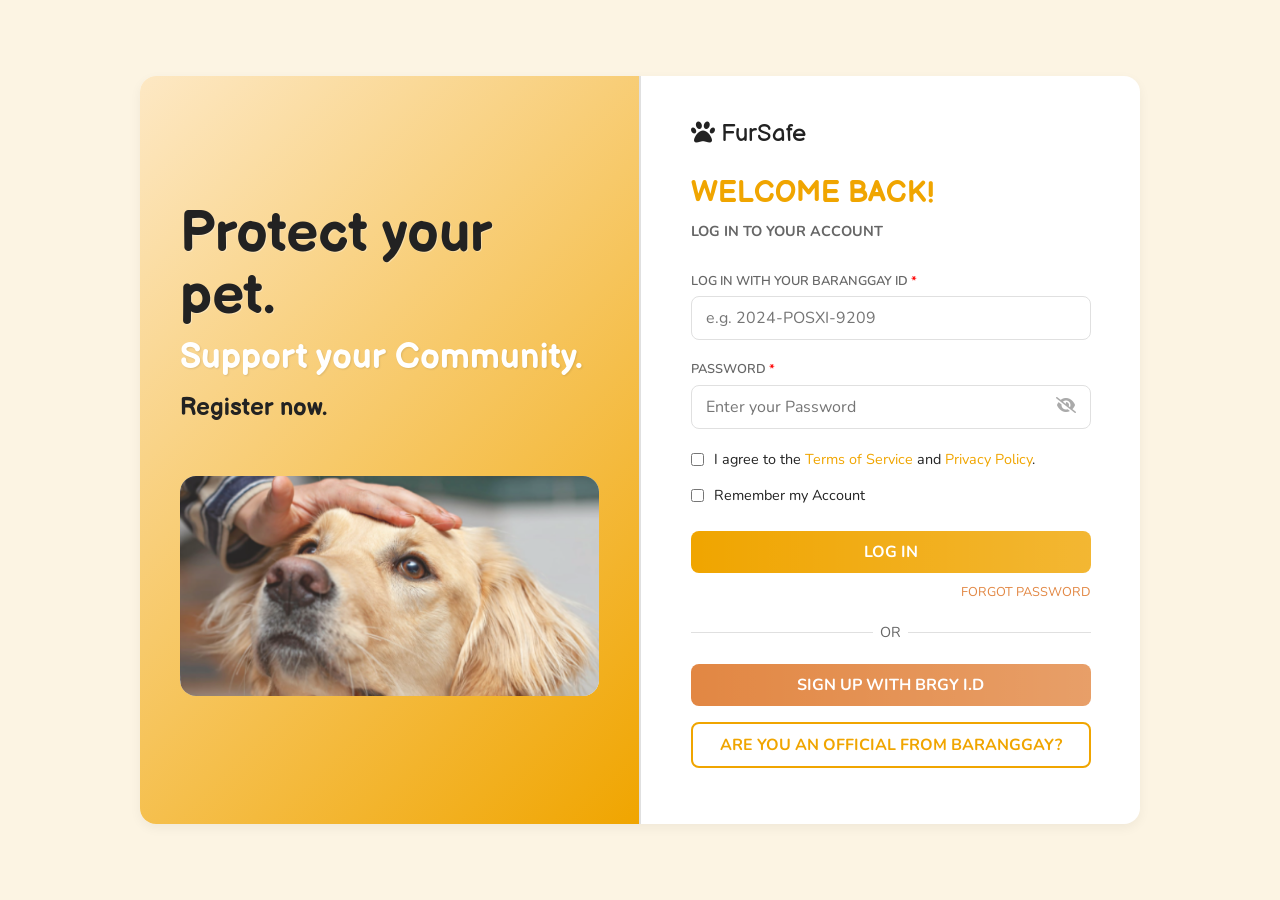
==== commit ad9bc973: "Mark required fields with asterisks in login form Added asterisks to required fields for better visi" ====
--- a/index.html
+++ b/index.html
@@ -42,13 +42,13 @@
                         <form id="loginForm">
                             <div id="loginFields">
                                 <div class="form-group">
-                                    <label for="brgyId">LOG IN WITH YOUR BARANGGAY ID</label>
+                                   <label for="brgyId">LOG IN WITH YOUR BARANGGAY ID <span style="color:red;">*</span></label>
                                     <input type="text" id="brgyId" placeholder="e.g. 2024-POSXI-9209" required>
                                     <div class="error-message" id="brgyIdError">Invalid format. Only letters, numbers, and hyphens allowed.</div>
                                 </div>
 
                                 <div class="form-group">
-                                    <label for="password">PASSWORD</label>
+                                    <label for="password">PASSWORD <span style="color:red;">*</span></label>
                                     <div style="position: relative;">
                                         <input type="password" id="password" placeholder="Enter your Password" required>
                                         <i class="fa-solid fa-eye-slash" id="togglePassword" style="position: absolute; right: 15px; top: 12px; color: #aaa; cursor: pointer; z-index: 2; font-size: 1rem; min-width: 18px; min-height: 18px; display: block;"></i>
@@ -103,11 +103,11 @@
                                     <span>ADMIN ACCESS</span>
                                 </div>
                                 <div class="form-group">
-                                    <label for="adminId">ADMIN ID</label>
+                                    <label for="adminId">ADMIN ID <span style="color:red;">*</span></label>
                                     <input type="text" id="adminId" placeholder="e.g. ADMIN-BRGY21-001" required>
                                 </div>
                                 <div class="form-group">
-                                    <label for="adminPassword">PASSWORD</label>
+                                    <label for="adminPassword">PASSWORD <span style="color:red;">*</span></label>
                                     <div style="position: relative;">
                                         <input type="password" id="adminPassword" placeholder="Enter admin password" required>
                                         <i class="fa-solid fa-eye-slash" id="toggleAdminPassword" style="position: absolute; right: 15px; top: 12px; color: #aaa; cursor: pointer; z-index: 2;"></i>
@@ -292,9 +292,9 @@
                             <div class="form-grid">
                                 <div style="grid-column: 1; display: flex; flex-direction: column; gap: 15px;">
                                     <div class="section-title" style="margin-bottom: 0;">PET INFORMATION</div>
-                                    <div class="form-group"><label>PET NAME</label><input type="text" id="petName" class="no-digits" maxlength="15"></div>
+                                    <div class="form-group"><label>PET NAME <span style="color:red;">*</span></label><input type="text" id="petName" class="no-digits" maxlength="15"></div>
                                     <div class="form-group">
-                                        <label>DATE OF BIRTH</label>
+                                        <label>DATE OF BIRTH <span style="color:red;">*</span></label>
                                         <input type="date" id="petDOB">
                                     </div>
                                 </div>
@@ -310,25 +310,25 @@
                                     <button type="button" id="removePetPhotoBtn" class="btn btn-cancel" style="display:none; margin-top:10px; width:100%; padding: 5px;">Remove Photo</button>
                                 </div>
                                 <div style="grid-column: span 2; display: grid; grid-template-columns: 1fr 1fr; gap: 20px;">
-                                    <div class="form-group"><label>AGE (Human Years)</label><input type="text" id="petAge" class="only-numbers" readonly></div>
-                                    <div class="form-group"><label>WEIGHT (kg)</label><input type="text" id="petWeight" class="only-numbers" maxlength="3" pattern="[0-9]{1,3}" title="Up to 3 digits only"></div>
+                                    <div class="form-group"><label>AGE (Human Years) <span style="color:red;">*</span></label><input type="text" id="petAge" class="only-numbers" readonly></div>
+                                    <div class="form-group"><label>WEIGHT (kg) <span style="color:red;">*</span></label><input type="text" id="petWeight" class="only-numbers" maxlength="3" pattern="[0-9]{1,3}" title="Up to 3 digits only"></div>
                                 </div>
                                 <div class="form-group">
-                                    <label>SEX</label>
+                                    <label>SEX <span style="color:red;">*</span></label>
                                     <div class="checkbox-group-inline">
                                         <label class="checkbox-label"><input type="checkbox" name="petSex" value="Male" class="single-checkbox"> MALE</label>
                                         <label class="checkbox-label"><input type="checkbox" name="petSex" value="Female" class="single-checkbox"> FEMALE</label>
                                     </div>
                                 </div>
                                 <div class="form-group" style="grid-column: 2;">
-                                    <label>NEUTERED / SPAYED</label>
+                                    <label>NEUTERED / SPAYED <span style="color:red;">*</span></label>
                                     <div class="checkbox-group-inline">
                                         <label class="checkbox-label"><input type="checkbox" name="petNeutered" value="Yes" class="single-checkbox"> YES</label>
                                         <label class="checkbox-label"><input type="checkbox" name="petNeutered" value="No" class="single-checkbox"> NO</label>
                                     </div>
                                 </div>
                                 <div class="form-group" style="grid-column: span 2;">
-                                    <label>SPECIE</label>
+                                    <label>SPECIE <span style="color:red;">*</span></label>
                                     <div class="checkbox-group-inline" style="flex-wrap: wrap; gap: 10px;" id="speciesCheckboxGroup">
                                         <label class="checkbox-label"><input type="checkbox" name="petSpeciesCb" value="Dog" class="single-checkbox-species"> Dog</label>
                                         <label class="checkbox-label"><input type="checkbox" name="petSpeciesCb" value="Cat" class="single-checkbox-species"> Cat</label>
@@ -345,7 +345,7 @@
                                 <div class="form-group"><label>BREED</label><input type="text" id="petBreed" class="no-digits"></div>
                                 <div class="form-group full-width"><label>COLOR OR MARKINGS</label><input type="text" id="petColor" class="no-digits"></div>
                                 <div class="form-group full-width">
-                                    <label>VACCINATION STATUS</label>
+                                    <label>VACCINATION STATUS <span style="color:red;">*</span></label>
                                     <div class="vaccination-group">
                                         <button type="button" class="vac-btn active-vac" id="btnVac">VACCINATED</button>
                                         <button type="button" class="vac-btn" id="btnNotVac">NOT VACCINATED</button>
@@ -604,7 +604,7 @@
         <div class="team-info">
             <div class="team-name">Amver Togonon</div>
             <div class="team-role">UI/UX, Developer</div>
-            <div class="team-fav"><strong>Favorite Animal:</strong><span>Cats</span></div>
+            <div class="team-fav"><strong>Favorite Animal:</strong><span>Capybara</span></div>
         </div>
     </div>
     <div class="team-card">
--- a/style.css
+++ b/style.css
@@ -1,514 +1,514 @@
 @import url('https://fonts.googleapis.com/css2?family=Balsamiq+Sans:wght@400;700&family=Nunito:wght@400;600;700&display=swap');
 
-:root {
-  --bg-color: #FCF4E3; /* Light cream background */
-  --nav-bg: #FDE8C4;
-  --primary: #F0A500; /* Darker yellow/orange */
-  --primary-hover: #D69300;
-  --secondary: #E28743; /* More orange */
-  --text-dark: #222222;
-  --text-light: #666666;
-  --white: #ffffff;
-  --border-color: #e0e0e0;
-  --card-shadow: 0 4px 12px rgba(0, 0, 0, 0.05);
-  --border-radius-lg: 16px;
-  --border-radius-md: 8px;
-  --border-radius-sm: 4px;
-  --font-heading: 'Balsamiq Sans', cursive;
-  --font-body: 'Nunito', sans-serif;
-  --success: #A3E4D7;
-  --danger: #F5B7B1;
-}
-
-body.dark-mode {
-  --bg-color: #1a1a1a;
-  --nav-bg: #2d2d2d;
-  --text-dark: #f0f0f0;
-  --text-light: #aaaaaa;
-  --white: #242424;
-  --border-color: #444444;
-  --card-shadow: 0 4px 12px rgba(0, 0, 0, 0.3);
-}
-
-/* Dark mode: make input fields readable */
-body.dark-mode input[type="text"],
-body.dark-mode input[type="email"],
-body.dark-mode input[type="password"],
-body.dark-mode input[type="number"],
-body.dark-mode select,
-body.dark-mode textarea {
-  background-color: #333333;
-  color: #f0f0f0;
-  border-color: #555555;
-}
-
-body.dark-mode input::placeholder {
-  color: #888888;
-}
-
-body.dark-mode .settings-input-group input,
-body.dark-mode .settings-input-group select {
-  background-color: #333333;
-  border-color: #555555;
-  color: #f0f0f0;
-}
-
-body.dark-mode .profile-input-group input {
-  background-color: #333333;
-  border-color: #555555;
-  color: #f0f0f0;
-}
-
-body.dark-mode .post-input-container {
-  background-color: #2d2d2d;
-  border-color: #444;
-}
-
-body.dark-mode .card {
-  background-color: var(--white);
-}
-
-body.dark-mode .modal-content {
-  background-color: #2d2d2d;
-}
-
-body.dark-mode .login-layout {
-  background-color: #2d2d2d;
-}
-
-body.dark-mode .login-right {
-  background-color: #2d2d2d;
-}
-
-body.dark-mode .settings-card {
-  background-color: #2a2a2a;
-}
-
-body.dark-mode .pawsport-card {
-  background-color: #3a2e1a;
-}
-
-body.dark-mode .vaccine-item {
-  background-color: #333333;
-}
-
-/* Admin login badge */
-.admin-login-badge {
-  display: flex;
-  align-items: center;
-  justify-content: center;
-  gap: 10px;
-  background: linear-gradient(135deg, #e74c3c, #c0392b);
-  color: white;
-  padding: 12px 20px;
-  border-radius: var(--border-radius-md);
-  font-weight: 800;
-  font-size: 1rem;
-  margin-bottom: 25px;
-  letter-spacing: 1px;
-}
-.admin-login-badge i {
-  font-size: 1.3rem;
-}
-
-/* Pet photo display box (read-only, profile page) */
-.pet-photo-display {
-  width: 200px;
-  height: 200px;
-  border: 3px solid var(--primary);
-  border-radius: var(--border-radius-lg);
-  overflow: hidden;
-  margin-bottom: 20px;
-  background-color: var(--nav-bg);
-  position: relative;
-}
-
-/* Photo upload box — ensure position relative for overlay img */
-.photo-upload {
-  position: relative;
-}
-
-/* Print styles — only the registration form shows when printing */
-@media print {
-  body * { visibility: hidden; }
-  #register-view, #register-view * { visibility: visible; }
-  #register-view { position: fixed; top: 0; left: 0; width: 100%; }
-  .action-buttons { display: none !important; }
-  .navbar { display: none !important; }
-}
-
-* {
-  box-sizing: border-box;
-  margin: 0;
-  padding: 0;
-}
-
-body {
-  font-family: var(--font-body);
-  background-color: var(--bg-color);
-  color: var(--text-dark);
-  line-height: 1.5;
-  min-height: 100vh;
-  display: flex;
-  flex-direction: column;
-  transition: background-color 0.3s ease, color 0.3s ease;
-}
-
-h1, h2, h3, h4, h5, h6 {
-  font-family: var(--font-heading);
-  color: var(--primary);
-  margin-bottom: 1rem;
-}
-
-a {
-  text-decoration: none;
-  color: var(--primary);
-  transition: color 0.2s ease;
-}
-
-a:hover {
-  color: var(--primary-hover);
-}
-
-ul {
-  list-style: none;
-}
-
-/* Form Elements */
-input[type="text"],
-input[type="email"],
-input[type="password"],
-input[type="number"],
-input[type="date"],
-select,
-textarea {
-  width: 100%;
-  padding: 10px 14px;
-  border: 1px solid var(--border-color);
-  border-radius: var(--border-radius-md);
-  font-family: var(--font-body);
-  font-size: 1rem;
-  transition: border-color 0.2s ease, box-shadow 0.2s ease;
-}
-
-input:focus, select:focus, textarea:focus {
-  outline: none;
-  border-color: var(--primary);
-  box-shadow: 0 0 0 3px rgba(240, 165, 0, 0.2);
-}
-
-label {
-  display: block;
-  font-weight: 600;
-  margin-bottom: 5px;
-  color: var(--text-dark);
-  font-size: 0.9rem;
-}
-
-/* Buttons */
-.btn {
-  display: inline-block;
-  padding: 10px 20px;
-  border: none;
-  border-radius: var(--border-radius-md);
-  font-family: var(--font-body);
-  font-weight: 700;
-  font-size: 1rem;
-  cursor: pointer;
-  text-align: center;
-  transition: background-color 0.2s ease, transform 0.1s ease;
-}
-
-.btn:active {
-  transform: translateY(1px);
-}
-
-.btn-primary {
-  background-color: var(--primary);
-  color: var(--white);
-}
-
-.btn-primary:hover {
-  background-color: var(--primary-hover);
-}
-
-.btn-secondary {
-  background-color: var(--secondary);
-  color: var(--white);
-}
-
-.btn-secondary:hover {
-  background-color: #c77435;
-}
-
-.btn-outline {
-  background-color: transparent;
-  border: 2px solid var(--primary);
-  color: var(--primary);
-}
-
-.btn-outline:hover {
-  background-color: var(--primary);
-  color: var(--white);
-}
-
-.btn-block {
-  display: block;
-  width: 100%;
-}
-
-/* Layout Classes */
-.container {
-  max-width: 1200px;
-  margin: 0 auto;
-  padding: 0 20px;
-}
-
-.card {
-  background-color: var(--white);
-  border-radius: var(--border-radius-lg);
-  box-shadow: 0 4px 20px rgba(0, 0, 0, 0.05);
-  padding: 24px;
-  border: 1px solid rgba(0, 0, 0, 0.03);
-  background: linear-gradient(145deg, #ffffff, #fdfbfb);
-}
-
-.flex {
-  display: flex;
-}
-
-.flex-col {
-  flex-direction: column;
-}
-
-.items-center {
-  align-items: center;
-}
-
-.justify-between {
-  justify-content: space-between;
-}
-
-.justify-center {
-  justify-content: center;
-}
-
-.gap-1 { gap: 0.5rem; }
-.gap-2 { gap: 1rem; }
-.gap-3 { gap: 1.5rem; }
-.gap-4 { gap: 2rem; }
-
-/* Navigation */
-.navbar {
-  padding: 15px 0;
-  display: flex;
-  align-items: center;
-  justify-content: space-between;
-  margin-bottom: 30px;
-}
-
-.logo {
-  font-family: var(--font-heading);
-  font-size: 2rem;
-  color: var(--primary);
-  display: flex;
-  align-items: center;
-  gap: 10px;
-}
-
-.nav-links {
-  display: flex;
-  background-color: var(--nav-bg);
-  border-radius: 50px;
-  padding: 5px;
-}
-
-.nav-link {
-  padding: 10px 24px;
-  border-radius: 50px;
-  color: var(--text-dark);
-  font-weight: 700;
-  display: flex;
-  align-items: center;
-  gap: 8px;
-}
-
-.nav-link.active, .nav-link:hover {
-  background-color: var(--bg-color);
-  color: var(--primary);
-}
-
-.nav-actions {
-  display: flex;
-  gap: 10px;
-}
-
-.icon-btn {
-  width: 40px;
-  height: 40px;
-  border-radius: 50%;
-  background-color: var(--primary);
-  color: var(--white);
-  display: flex;
-  align-items: center;
-  justify-content: center;
-  border: none;
-  cursor: pointer;
-  transition: background-color 0.2s;
-}
-
-.icon-btn:hover {
-  background-color: var(--primary-hover);
-}
-
-.signout-btn {
-  background-color: #e74c3c;
-}
-.signout-btn:hover {
-  background-color: #c0392b;
-}
-
-/* Fix password toggle icon always visible */
-#togglePassword {
-  color: #aaa !important;
-  visibility: visible !important;
-  opacity: 1 !important;
-}
-
-/* Modal/Popup */
-.modal-overlay {
-  position: fixed;
-  top: 0;
-  left: 0;
-  right: 0;
-  bottom: 0;
-  background-color: rgba(0, 0, 0, 0.5);
-  display: none;
-  align-items: center;
-  justify-content: center;
-  z-index: 1000;
-}
-
-.modal-overlay.active {
-  display: flex !important;
-}
-
-.modal-content {
-  background-color: var(--white);
-  padding: 30px;
-  border-radius: var(--border-radius-lg);
-  max-width: 500px;
-  width: 90%;
-  box-shadow: 0 10px 25px rgba(0,0,0,0.1);
-  transform: scale(0.9);
-  transition: transform 0.3s ease;
-  animation: slideUp 0.3s ease;
-}
-
-.modal-overlay.active .modal-content {
-  transform: scale(1);
-}
-
-@keyframes slideUp {
-  from {
-    opacity: 0;
-    transform: scale(0.9) translateY(20px);
-  }
-  to {
-    opacity: 1;
-    transform: scale(1) translateY(0);
-  }
-}
-
-/* Form Validation Styles */
-.input-error {
-  border-color: red !important;
-}
-
-.error-message {
-  color: red;
-  font-size: 0.8rem;
-  margin-top: 4px;
-  display: none;
-}
-.error-message.visible {
-  display: block;
-}
-
-/* Utility */
-.text-center { text-align: center; }
-.text-primary { color: var(--primary); }
-.text-sm { font-size: 0.85rem; }
-.mt-1 { margin-top: 0.5rem; }
-.mt-2 { margin-top: 1rem; }
-.mt-3 { margin-top: 1.5rem; }
-.mt-4 { margin-top: 2rem; }
-.mb-1 { margin-bottom: 0.5rem; }
-.mb-2 { margin-bottom: 1rem; }
-.mb-3 { margin-bottom: 1.5rem; }
-.mb-4 { margin-bottom: 2rem; }
-
-/* Placeholder for icons using fontawesome */
-@import url('https://cdnjs.cloudflare.com/ajax/libs/font-awesome/6.4.0/css/all.min.css');
-
-/* Notification Dropdown */
-.nav-actions {
-  display: flex;
-  gap: 10px;
-  position: relative;
-}
-
-.notification-dropdown {
-  position: absolute;
-  top: 50px;
-  right: 50px;
-  background: var(--white);
-  border-radius: var(--border-radius-md);
-  box-shadow: 0 5px 15px rgba(0,0,0,0.1);
-  width: 300px;
-  display: none;
-  flex-direction: column;
-  z-index: 100;
-  border: 1px solid var(--border-color);
-  overflow: hidden;
-}
-.notification-dropdown.active {
-  display: flex;
-}
-.notif-header {
-  padding: 10px 15px;
-  font-weight: bold;
-  border-bottom: 1px solid var(--border-color);
-  background-color: var(--nav-bg);
-  color: var(--primary);
-}
-.notif-item {
-  padding: 15px;
-  display: flex;
-  gap: 10px;
-  border-bottom: 1px solid var(--border-color);
-  align-items: flex-start;
-}
-.notif-item:last-child {
-  border-bottom: none;
-}
-.notif-item i {
-  color: var(--primary);
-  font-size: 1.2rem;
-}
-.notif-item p {
-  font-size: 0.8rem;
-  margin: 2px 0;
-  color: var(--text-light);
-  line-height: 1.2;
-}
-.notif-item small {
-  font-size: 0.7rem;
-  color: #999;
-}
-
-@import url('https://unpkg.com/leaflet@1.9.4/dist/leaflet.css');
-.app-page { display: none; } .app-page.active { display: block; } .view-section { display: none; } .view-section.active { display: block; }
+        :root {
+          --bg-color: #FCF4E3; /* Light cream background */
+          --nav-bg: #FDE8C4;
+          --primary: #F0A500; /* Darker yellow/orange */
+          --primary-hover: #D69300;
+          --secondary: #E28743; /* More orange */
+          --text-dark: #222222;
+          --text-light: #666666;
+          --white: #ffffff;
+          --border-color: #e0e0e0;
+          --card-shadow: 0 4px 12px rgba(0, 0, 0, 0.05);
+          --border-radius-lg: 16px;
+          --border-radius-md: 8px;
+          --border-radius-sm: 4px;
+          --font-heading: 'Balsamiq Sans', cursive;
+          --font-body: 'Nunito', sans-serif;
+          --success: #A3E4D7;
+          --danger: #F5B7B1;
+        }
+        
+        body.dark-mode {
+          --bg-color: #1a1a1a;
+          --nav-bg: #2d2d2d;
+          --text-dark: #f0f0f0;
+          --text-light: #aaaaaa;
+          --white: #242424;
+          --border-color: #444444;
+          --card-shadow: 0 4px 12px rgba(0, 0, 0, 0.3);
+        }
+        
+        /* Dark mode: make input fields readable */
+        body.dark-mode input[type="text"],
+        body.dark-mode input[type="email"],
+        body.dark-mode input[type="password"],
+        body.dark-mode input[type="number"],
+        body.dark-mode select,
+        body.dark-mode textarea {
+          background-color: #333333;
+          color: #f0f0f0;
+          border-color: #555555;
+        }
+        
+        body.dark-mode input::placeholder {
+          color: #888888;
+        }
+        
+        body.dark-mode .settings-input-group input,
+        body.dark-mode .settings-input-group select {
+          background-color: #333333;
+          border-color: #555555;
+          color: #f0f0f0;
+        }
+        
+        body.dark-mode .profile-input-group input {
+          background-color: #333333;
+          border-color: #555555;
+          color: #f0f0f0;
+        }
+        
+        body.dark-mode .post-input-container {
+          background-color: #2d2d2d;
+          border-color: #444;
+        }
+        
+        body.dark-mode .card {
+          background-color: var(--white);
+        }
+        
+        body.dark-mode .modal-content {
+          background-color: #2d2d2d;
+        }
+        
+        body.dark-mode .login-layout {
+          background-color: #2d2d2d;
+        }
+        
+        body.dark-mode .login-right {
+          background-color: #2d2d2d;
+        }
+        
+        body.dark-mode .settings-card {
+          background-color: #2a2a2a;
+        }
+        
+        body.dark-mode .pawsport-card {
+          background-color: #3a2e1a;
+        }
+        
+        body.dark-mode .vaccine-item {
+          background-color: #333333;
+        }
+        
+        /* Admin login badge */
+        .admin-login-badge {
+          display: flex;
+          align-items: center;
+          justify-content: center;
+          gap: 10px;
+          background: linear-gradient(135deg, #e74c3c, #c0392b);
+          color: white;
+          padding: 12px 20px;
+          border-radius: var(--border-radius-md);
+          font-weight: 800;
+          font-size: 1rem;
+          margin-bottom: 25px;
+          letter-spacing: 1px;
+        }
+        .admin-login-badge i {
+          font-size: 1.3rem;
+        }
+        
+        /* Pet photo display box (read-only, profile page) */
+        .pet-photo-display {
+          width: 200px;
+          height: 200px;
+          border: 3px solid var(--primary);
+          border-radius: var(--border-radius-lg);
+          overflow: hidden;
+          margin-bottom: 20px;
+          background-color: var(--nav-bg);
+          position: relative;
+        }
+        
+        /* Photo upload box — ensure position relative for overlay img */
+        .photo-upload {
+          position: relative;
+        }
+        
+        /* Print styles — only the registration form shows when printing */
+        @media print {
+          body * { visibility: hidden; }
+          #register-view, #register-view * { visibility: visible; }
+          #register-view { position: fixed; top: 0; left: 0; width: 100%; }
+          .action-buttons { display: none !important; }
+          .navbar { display: none !important; }
+        }
+        
+        * {
+          box-sizing: border-box;
+          margin: 0;
+          padding: 0;
+        }
+        
+        body {
+          font-family: var(--font-body);
+          background-color: var(--bg-color);
+          color: var(--text-dark);
+          line-height: 1.5;
+          min-height: 100vh;
+          display: flex;
+          flex-direction: column;
+          transition: background-color 0.3s ease, color 0.3s ease;
+        }
+        
+        h1, h2, h3, h4, h5, h6 {
+          font-family: var(--font-heading);
+          color: var(--primary);
+          margin-bottom: 1rem;
+        }
+        
+        a {
+          text-decoration: none;
+          color: var(--primary);
+          transition: color 0.2s ease;
+        }
+        
+        a:hover {
+          color: var(--primary-hover);
+        }
+        
+        ul {
+          list-style: none;
+        }
+        
+        /* Form Elements */
+        input[type="text"],
+        input[type="email"],
+        input[type="password"],
+        input[type="number"],
+        input[type="date"],
+        select,
+        textarea {
+          width: 100%;
+          padding: 10px 14px;
+          border: 1px solid var(--border-color);
+          border-radius: var(--border-radius-md);
+          font-family: var(--font-body);
+          font-size: 1rem;
+          transition: border-color 0.2s ease, box-shadow 0.2s ease;
+        }
+        
+        input:focus, select:focus, textarea:focus {
+          outline: none;
+          border-color: var(--primary);
+          box-shadow: 0 0 0 3px rgba(240, 165, 0, 0.2);
+        }
+        
+        label {
+          display: block;
+          font-weight: 600;
+          margin-bottom: 5px;
+          color: var(--text-dark);
+          font-size: 0.9rem;
+        }
+        
+        /* Buttons */
+        .btn {
+          display: inline-block;
+          padding: 10px 20px;
+          border: none;
+          border-radius: var(--border-radius-md);
+          font-family: var(--font-body);
+          font-weight: 700;
+          font-size: 1rem;
+          cursor: pointer;
+          text-align: center;
+          transition: background-color 0.2s ease, transform 0.1s ease;
+        }
+        
+        .btn:active {
+          transform: translateY(1px);
+        }
+        
+        .btn-primary {
+          background-color: var(--primary);
+          color: var(--white);
+        }
+        
+        .btn-primary:hover {
+          background-color: var(--primary-hover);
+        }
+        
+        .btn-secondary {
+          background-color: var(--secondary);
+          color: var(--white);
+        }
+        
+        .btn-secondary:hover {
+          background-color: #c77435;
+        }
+        
+        .btn-outline {
+          background-color: transparent;
+          border: 2px solid var(--primary);
+          color: var(--primary);
+        }
+        
+        .btn-outline:hover {
+          background-color: var(--primary);
+          color: var(--white);
+        }
+        
+        .btn-block {
+          display: block;
+          width: 100%;
+        }
+        
+        /* Layout Classes */
+        .container {
+          max-width: 1200px;
+          margin: 0 auto;
+          padding: 0 20px;
+        }
+        
+        .card {
+          background-color: var(--white);
+          border-radius: var(--border-radius-lg);
+          box-shadow: 0 4px 20px rgba(0, 0, 0, 0.05);
+          padding: 24px;
+          border: 1px solid rgba(0, 0, 0, 0.03);
+          background: linear-gradient(145deg, #ffffff, #fdfbfb);
+        }
+        
+        .flex {
+          display: flex;
+        }
+        
+        .flex-col {
+          flex-direction: column;
+        }
+        
+        .items-center {
+          align-items: center;
+        }
+        
+        .justify-between {
+          justify-content: space-between;
+        }
+        
+        .justify-center {
+          justify-content: center;
+        }
+        
+        .gap-1 { gap: 0.5rem; }
+        .gap-2 { gap: 1rem; }
+        .gap-3 { gap: 1.5rem; }
+        .gap-4 { gap: 2rem; }
+        
+        /* Navigation */
+        .navbar {
+          padding: 15px 0;
+          display: flex;
+          align-items: center;
+          justify-content: space-between;
+          margin-bottom: 30px;
+        }
+        
+        .logo {
+          font-family: var(--font-heading);
+          font-size: 2rem;
+          color: var(--primary);
+          display: flex;
+          align-items: center;
+          gap: 10px;
+        }
+        
+        .nav-links {
+          display: flex;
+          background-color: var(--nav-bg);
+          border-radius: 50px;
+          padding: 5px;
+        }
+        
+        .nav-link {
+          padding: 10px 24px;
+          border-radius: 50px;
+          color: var(--text-dark);
+          font-weight: 700;
+          display: flex;
+          align-items: center;
+          gap: 8px;
+        }
+        
+        .nav-link.active, .nav-link:hover {
+          background-color: var(--bg-color);
+          color: var(--primary);
+        }
+        
+        .nav-actions {
+          display: flex;
+          gap: 10px;
+        }
+        
+        .icon-btn {
+          width: 40px;
+          height: 40px;
+          border-radius: 50%;
+          background-color: var(--primary);
+          color: var(--white);
+          display: flex;
+          align-items: center;
+          justify-content: center;
+          border: none;
+          cursor: pointer;
+          transition: background-color 0.2s;
+        }
+        
+        .icon-btn:hover {
+          background-color: var(--primary-hover);
+        }
+        
+        .signout-btn {
+          background-color: #e74c3c;
+        }
+        .signout-btn:hover {
+          background-color: #c0392b;
+        }
+        
+        /* Fix password toggle icon always visible */
+        #togglePassword {
+          color: #aaa !important;
+          visibility: visible !important;
+          opacity: 1 !important;
+        }
+        
+        /* Modal/Popup */
+        .modal-overlay {
+          position: fixed;
+          top: 0;
+          left: 0;
+          right: 0;
+          bottom: 0;
+          background-color: rgba(0, 0, 0, 0.5);
+          display: none;
+          align-items: center;
+          justify-content: center;
+          z-index: 1000;
+        }
+        
+        .modal-overlay.active {
+          display: flex !important;
+        }
+        
+        .modal-content {
+          background-color: var(--white);
+          padding: 30px;
+          border-radius: var(--border-radius-lg);
+          max-width: 500px;
+          width: 90%;
+          box-shadow: 0 10px 25px rgba(0,0,0,0.1);
+          transform: scale(0.9);
+          transition: transform 0.3s ease;
+          animation: slideUp 0.3s ease;
+        }
+        
+        .modal-overlay.active .modal-content {
+          transform: scale(1);
+        }
+        
+        @keyframes slideUp {
+          from {
+            opacity: 0;
+            transform: scale(0.9) translateY(20px);
+          }
+          to {
+            opacity: 1;
+            transform: scale(1) translateY(0);
+          }
+        }
+        
+        /* Form Validation Styles */
+        .input-error {
+          border-color: red !important;
+        }
+        
+        .error-message {
+          color: red;
+          font-size: 0.8rem;
+          margin-top: 4px;
+          display: none;
+        }
+        .error-message.visible {
+          display: block;
+        }
+        
+        /* Utility */
+        .text-center { text-align: center; }
+        .text-primary { color: var(--primary); }
+        .text-sm { font-size: 0.85rem; }
+        .mt-1 { margin-top: 0.5rem; }
+        .mt-2 { margin-top: 1rem; }
+        .mt-3 { margin-top: 1.5rem; }
+        .mt-4 { margin-top: 2rem; }
+        .mb-1 { margin-bottom: 0.5rem; }
+        .mb-2 { margin-bottom: 1rem; }
+        .mb-3 { margin-bottom: 1.5rem; }
+        .mb-4 { margin-bottom: 2rem; }
+        
+        /* Placeholder for icons using fontawesome */
+        @import url('https://cdnjs.cloudflare.com/ajax/libs/font-awesome/6.4.0/css/all.min.css');
+        
+        /* Notification Dropdown */
+        .nav-actions {
+          display: flex;
+          gap: 10px;
+          position: relative;
+        }
+        
+        .notification-dropdown {
+          position: absolute;
+          top: 50px;
+          right: 50px;
+          background: var(--white);
+          border-radius: var(--border-radius-md);
+          box-shadow: 0 5px 15px rgba(0,0,0,0.1);
+          width: 300px;
+          display: none;
+          flex-direction: column;
+          z-index: 100;
+          border: 1px solid var(--border-color);
+          overflow: hidden;
+        }
+        .notification-dropdown.active {
+          display: flex;
+        }
+        .notif-header {
+          padding: 10px 15px;
+          font-weight: bold;
+          border-bottom: 1px solid var(--border-color);
+          background-color: var(--nav-bg);
+          color: var(--primary);
+        }
+        .notif-item {
+          padding: 15px;
+          display: flex;
+          gap: 10px;
+          border-bottom: 1px solid var(--border-color);
+          align-items: flex-start;
+        }
+        .notif-item:last-child {
+          border-bottom: none;
+        }
+        .notif-item i {
+          color: var(--primary);
+          font-size: 1.2rem;
+        }
+        .notif-item p {
+          font-size: 0.8rem;
+          margin: 2px 0;
+          color: var(--text-light);
+          line-height: 1.2;
+        }
+        .notif-item small {
+          font-size: 0.7rem;
+          color: #999;
+        }
+        
+        @import url('https://unpkg.com/leaflet@1.9.4/dist/leaflet.css');
+        .app-page { display: none; } .app-page.active { display: block; } .view-section { display: none; } .view-section.active { display: block; }
 
         .about-banner {
             background-color: var(--primary);
@@ -537,44 +537,44 @@
             line-height: 1.6;
         }
 
-.dog-left {
-    position: absolute;
-    left: -11px;
-    bottom: -20px;
-    width: 340px;
-    height: 140%;
-    background-color: transparent;
-    display: flex;
-    align-items: flex-end;
-    justify-content: flex-start;
-    overflow: visible;
-}
-.dog-left img {
-    width: 100%;
-    height: auto;
-    object-fit: contain;
-    object-position: bottom left;
-    display: block;
-}
-.dog-right {
-    position: absolute;
-    right: 0;
-    bottom: -51px;
-    width: 420px;
-    height: 140%;
-    background-color: transparent;
-    display: flex;
-    align-items: flex-end;
-    justify-content: flex-end;
-    overflow: visible;
-}
-.dog-right img {
-    width: 100%;
-    height: auto;
-    object-fit: contain;
-    object-position: bottom right;
-    display: block;
-}
+        .dog-left {
+            position: absolute;
+            left: -11px;
+            bottom: -20px;
+            width: 340px;
+            height: 140%;
+            background-color: transparent;
+            display: flex;
+            align-items: flex-end;
+            justify-content: flex-start;
+            overflow: visible;
+        }
+        .dog-left img {
+            width: 100%;
+            height: auto;
+            object-fit: contain;
+            object-position: bottom left;
+            display: block;
+        }
+        .dog-right {
+            position: absolute;
+            right: 0;
+            bottom: -51px;
+            width: 420px;
+            height: 140%;
+            background-color: transparent;
+            display: flex;
+            align-items: flex-end;
+            justify-content: flex-end;
+            overflow: visible;
+        }
+        .dog-right img {
+            width: 100%;
+            height: auto;
+            object-fit: contain;
+            object-position: bottom right;
+            display: block;
+        }
 
         /* EDIT HERE: Insert <img> tags for the dogs and position them absolute */
 
@@ -636,6 +636,40 @@
             z-index: 2;
             box-shadow: 0 8px 16px rgba(0,0,0,0.15);
         }
+        
+        .team-avatar {
+    /* ... your existing styles ... */
+    position: relative;
+    overflow: visible;
+        }
+
+        /* This adds the paw icon layer */
+        .team-avatar::before {
+            content: "\f1b0"; /* This is the FontAwesome code for a paw (fa-paw) */
+            font-family: "Font Awesome 5 Free"; /* Ensure this matches your font family */
+            font-weight: 900;
+            position: absolute;
+            top: 50%;
+            left: 50%;
+            transform: translate(-50%, -50%);
+            color: white;   
+            font-size: 6rem;  
+            z-index: 1;       
+}
+
+        /* Ensure your existing image is on top */
+        .avatar-img {
+            position: absolute;
+            top: 50%;
+            left: 50%;
+            transform: translate(-50%, -50%);
+            width: 150px;
+            height: 150px;
+            border-radius: 50%;
+            object-fit: cover;
+            z-index: 2; /* Explicitly on top */
+            box-shadow: 0 8px 16px rgba(0,0,0,0.15);
+}
         
         .team-name {
             font-weight: 800;
